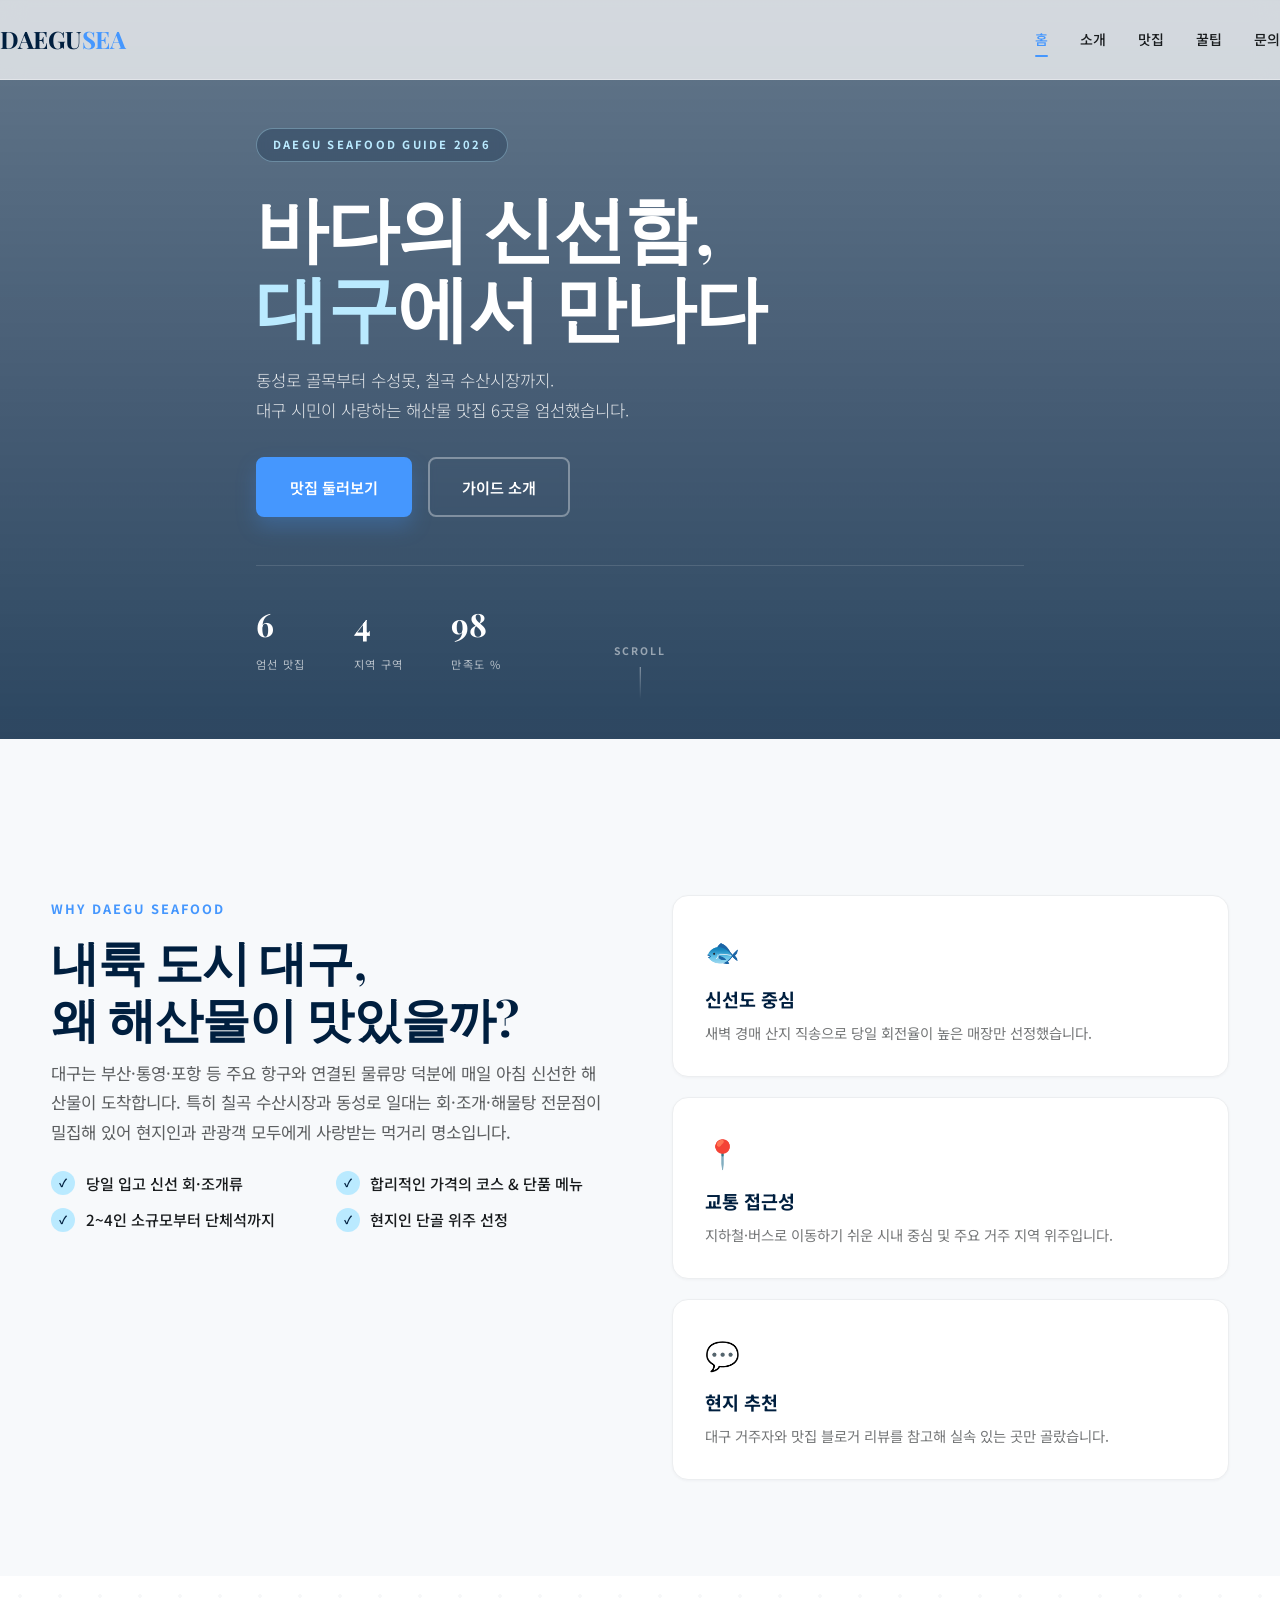
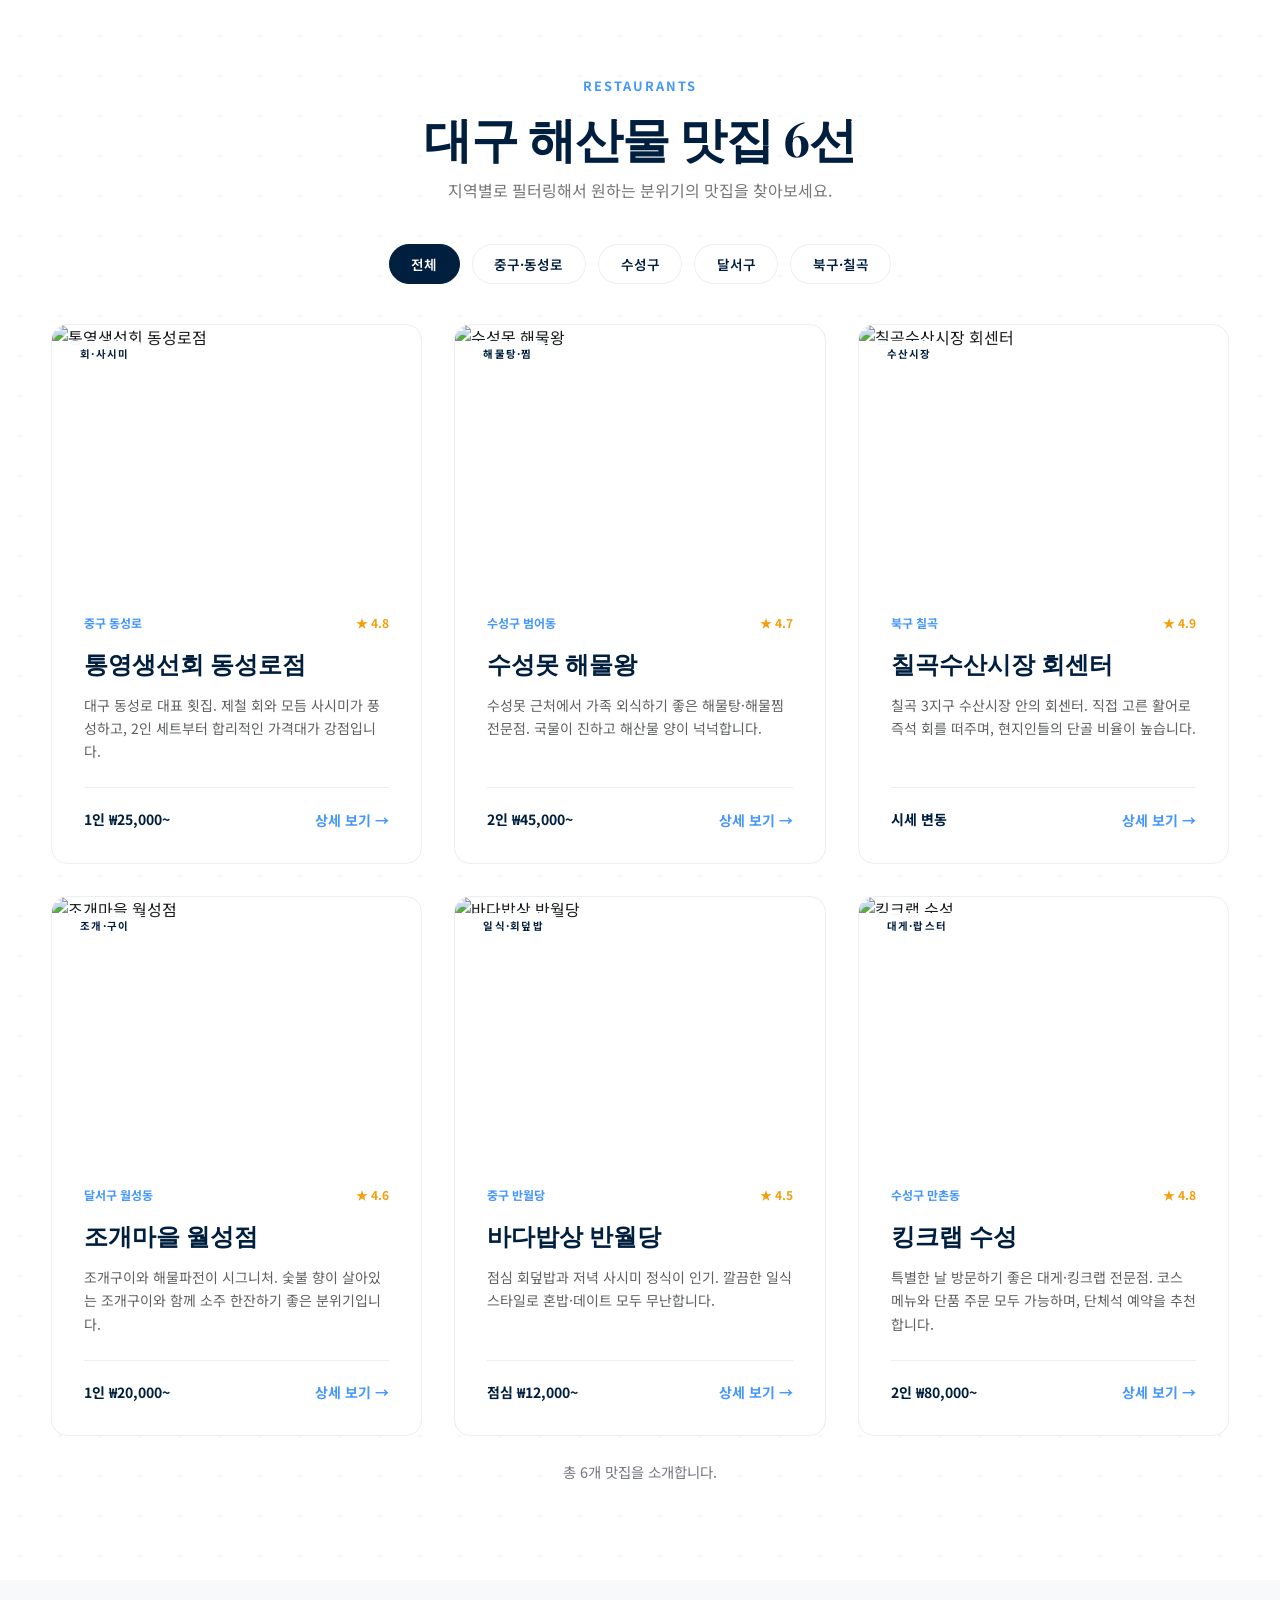
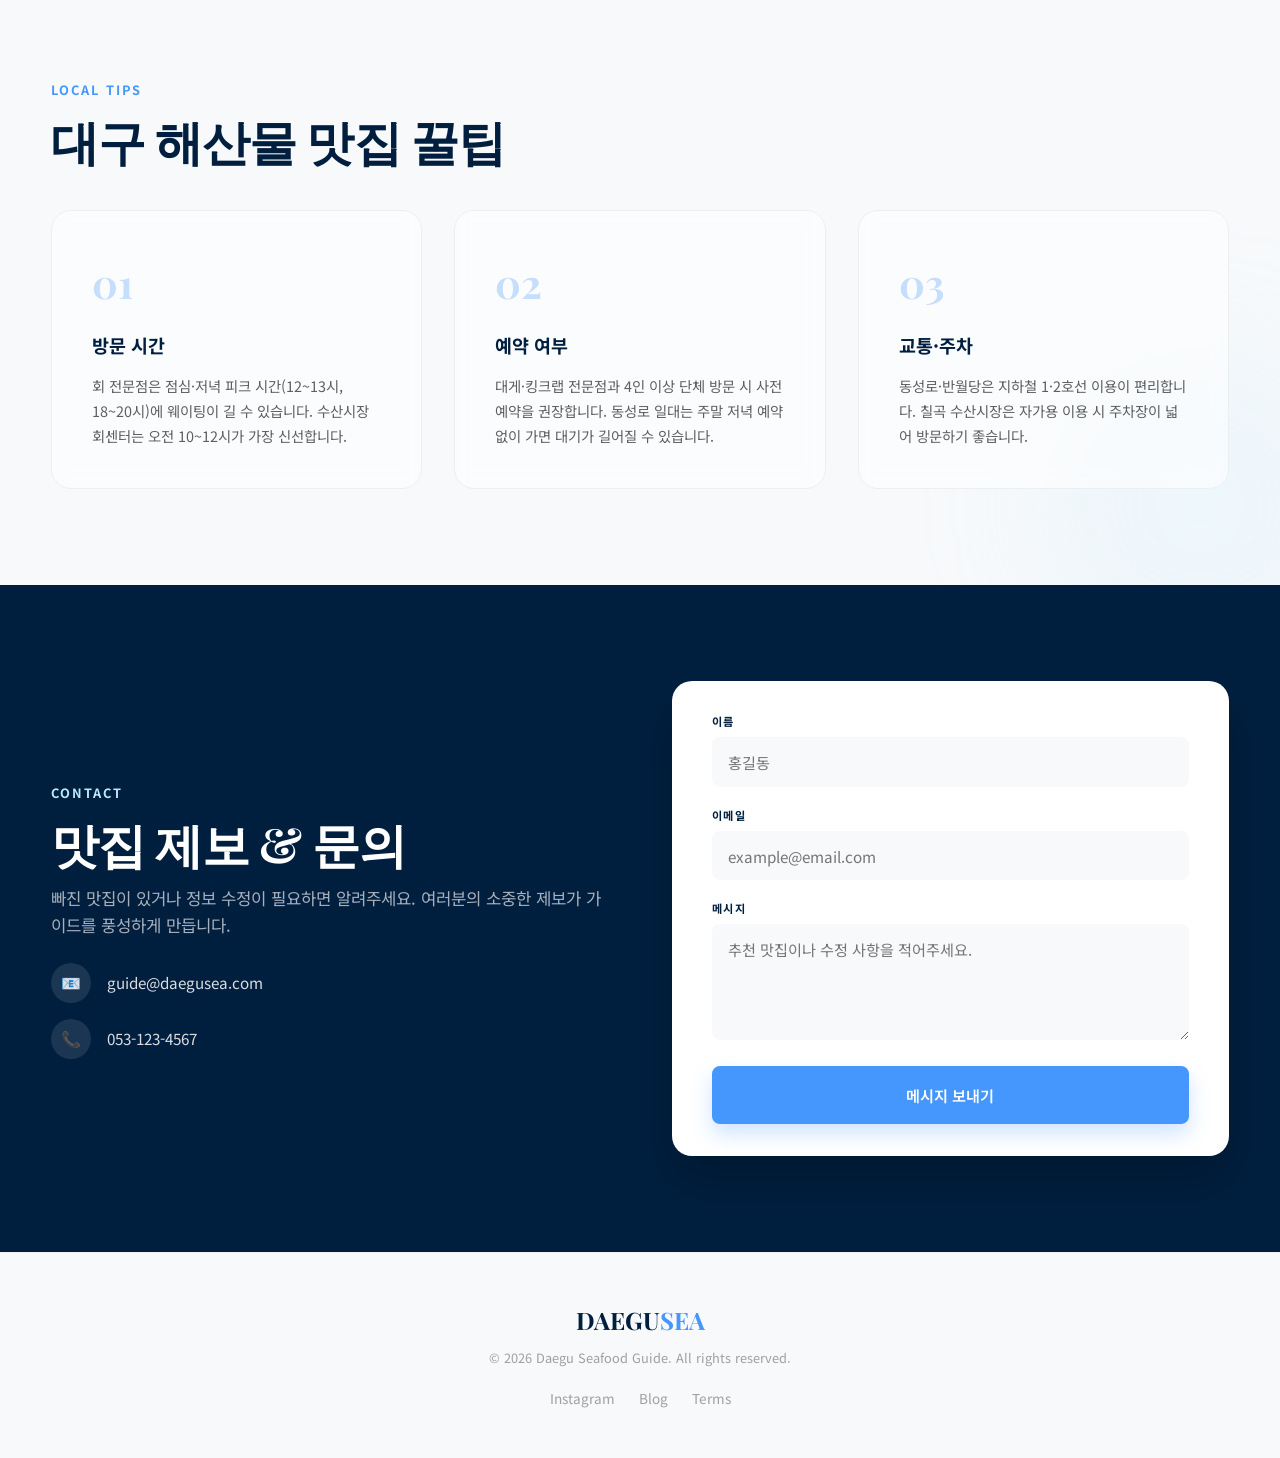
==== index.html @ ec471e19 "Add Daegu seafood landing page with Stitch-inspired design and restaurant detail modals. Co-authored" ====
<!DOCTYPE html>
<html lang="ko">
<head>
  <meta charset="UTF-8">
  <meta name="viewport" content="width=device-width, initial-scale=1.0">
  <meta name="description" content="대구 시내 해산물 맛집을 한곳에서 만나보세요. 신선한 회, 조개구이, 해물탕까지.">
  <title>대구 해산물 맛집 가이드 | Abyssal &amp; Azure</title>
  <link rel="preconnect" href="https://fonts.googleapis.com">
  <link rel="preconnect" href="https://fonts.gstatic.com" crossorigin>
  <link href="https://fonts.googleapis.com/css2?family=Noto+Sans+KR:wght@400;500;600;700;900&family=Playfair+Display:wght@700;800&display=swap" rel="stylesheet">
  <link rel="stylesheet" href="style.css">
</head>
<body>
  <header class="header glass-header" id="header">
    <div class="container header-inner">
      <a href="#home" class="logo">DAEGU<span>SEA</span></a>
      <button class="menu-toggle" id="menuToggle" aria-label="메뉴 열기" aria-expanded="false">
        <span></span>
        <span></span>
        <span></span>
      </button>
      <nav class="nav" id="nav">
        <a href="#home" class="nav-link active">홈</a>
        <a href="#about" class="nav-link">소개</a>
        <a href="#restaurants" class="nav-link">맛집</a>
        <a href="#tips" class="nav-link">꿀팁</a>
        <a href="#contact" class="nav-link">문의</a>
      </nav>
    </div>
  </header>

  <main>
    <section id="home" class="hero hero-bg-custom">
      <div class="container hero-content">
        <p class="hero-badge">DAEGU SEAFOOD GUIDE 2026</p>
        <h1>바다의 신선함,<br><em>대구</em>에서 만나다</h1>
        <p class="hero-desc">
          동성로 골목부터 수성못, 칠곡 수산시장까지.<br>
          대구 시민이 사랑하는 해산물 맛집 6곳을 엄선했습니다.
        </p>
        <div class="hero-actions">
          <a href="#restaurants" class="btn btn-primary">맛집 둘러보기</a>
          <a href="#about" class="btn btn-outline">가이드 소개</a>
        </div>
        <div class="hero-stats">
          <div class="stat">
            <strong data-count="6">0</strong>
            <span>엄선 맛집</span>
          </div>
          <div class="stat">
            <strong data-count="4">0</strong>
            <span>지역 구역</span>
          </div>
          <div class="stat">
            <strong data-count="98">0</strong>
            <span>만족도 %</span>
          </div>
        </div>
      </div>
      <div class="scroll-hint">
        <span>Scroll</span>
        <div class="scroll-line"></div>
      </div>
    </section>

    <div class="wave-divider" aria-hidden="true"></div>

    <section id="about" class="section about">
      <div class="container">
        <div class="about-grid">
          <div class="about-text">
            <span class="section-label">WHY DAEGU SEAFOOD</span>
            <h2>내륙 도시 대구,<br>왜 해산물이 맛있을까?</h2>
            <p>
              대구는 부산·통영·포항 등 주요 항구와 연결된 물류망 덕분에
              매일 아침 신선한 해산물이 도착합니다. 특히 칠곡 수산시장과
              동성로 일대는 회·조개·해물탕 전문점이 밀집해 있어
              현지인과 관광객 모두에게 사랑받는 먹거리 명소입니다.
            </p>
            <ul class="about-list">
              <li>당일 입고 신선 회·조개류</li>
              <li>합리적인 가격의 코스 &amp; 단품 메뉴</li>
              <li>2~4인 소규모부터 단체석까지</li>
              <li>현지인 단골 위주 선정</li>
            </ul>
          </div>
          <div class="about-cards">
            <article class="info-card">
              <span class="info-icon">🐟</span>
              <h3>신선도 중심</h3>
              <p>새벽 경매 산지 직송으로 당일 회전율이 높은 매장만 선정했습니다.</p>
            </article>
            <article class="info-card">
              <span class="info-icon">📍</span>
              <h3>교통 접근성</h3>
              <p>지하철·버스로 이동하기 쉬운 시내 중심 및 주요 거주 지역 위주입니다.</p>
            </article>
            <article class="info-card">
              <span class="info-icon">💬</span>
              <h3>현지 추천</h3>
              <p>대구 거주자와 맛집 블로거 리뷰를 참고해 실속 있는 곳만 골랐습니다.</p>
            </article>
          </div>
        </div>
      </div>
    </section>

    <section id="restaurants" class="section restaurants restaurants-pattern">
      <div class="container">
        <div class="section-header">
          <span class="section-label">RESTAURANTS</span>
          <h2>대구 해산물 맛집 6선</h2>
          <p>지역별로 필터링해서 원하는 분위기의 맛집을 찾아보세요.</p>
        </div>

        <div class="filter-bar" role="tablist" aria-label="지역 필터">
          <button class="filter-btn active" data-filter="all">전체</button>
          <button class="filter-btn" data-filter="중구">중구·동성로</button>
          <button class="filter-btn" data-filter="수성구">수성구</button>
          <button class="filter-btn" data-filter="달서구">달서구</button>
          <button class="filter-btn" data-filter="북구">북구·칠곡</button>
        </div>

        <div class="restaurant-grid" id="restaurantGrid">
          <article class="restaurant-card" data-area="중구">
            <div class="card-image">
              <img src="https://lh3.googleusercontent.com/aida-public/[base64]" alt="통영생선회 동성로점">
              <span class="card-badge">회·사시미</span>
            </div>
            <div class="card-body">
              <div class="card-meta">
                <span class="area">중구 동성로</span>
                <span class="rating">★ 4.8</span>
              </div>
              <h3>통영생선회 동성로점</h3>
              <p>대구 동성로 대표 횟집. 제철 회와 모듬 사시미가 풍성하고, 2인 세트부터 합리적인 가격대가 강점입니다.</p>
              <div class="card-footer">
                <span class="price">1인 ₩25,000~</span>
                <button class="card-btn" data-name="통영생선회 동성로점">상세 보기 →</button>
              </div>
            </div>
          </article>

          <article class="restaurant-card" data-area="수성구">
            <div class="card-image">
              <img src="https://lh3.googleusercontent.com/aida-public/[base64]" alt="수성못 해물왕">
              <span class="card-badge">해물탕·찜</span>
            </div>
            <div class="card-body">
              <div class="card-meta">
                <span class="area">수성구 범어동</span>
                <span class="rating">★ 4.7</span>
              </div>
              <h3>수성못 해물왕</h3>
              <p>수성못 근처에서 가족 외식하기 좋은 해물탕·해물찜 전문점. 국물이 진하고 해산물 양이 넉넉합니다.</p>
              <div class="card-footer">
                <span class="price">2인 ₩45,000~</span>
                <button class="card-btn" data-name="수성못 해물왕">상세 보기 →</button>
              </div>
            </div>
          </article>

          <article class="restaurant-card" data-area="북구">
            <div class="card-image">
              <img src="https://lh3.googleusercontent.com/aida-public/[base64]" alt="칠곡수산시장 회센터">
              <span class="card-badge">수산시장</span>
            </div>
            <div class="card-body">
              <div class="card-meta">
                <span class="area">북구 칠곡</span>
                <span class="rating">★ 4.9</span>
              </div>
              <h3>칠곡수산시장 회센터</h3>
              <p>칠곡 3지구 수산시장 안의 회센터. 직접 고른 활어로 즉석 회를 떠주며, 현지인들의 단골 비율이 높습니다.</p>
              <div class="card-footer">
                <span class="price">시세 변동</span>
                <button class="card-btn" data-name="칠곡수산시장 회센터">상세 보기 →</button>
              </div>
            </div>
          </article>

          <article class="restaurant-card" data-area="달서구">
            <div class="card-image">
              <img src="https://lh3.googleusercontent.com/aida-public/[base64]" alt="조개마을 월성점">
              <span class="card-badge">조개·구이</span>
            </div>
            <div class="card-body">
              <div class="card-meta">
                <span class="area">달서구 월성동</span>
                <span class="rating">★ 4.6</span>
              </div>
              <h3>조개마을 월성점</h3>
              <p>조개구이와 해물파전이 시그니처. 숯불 향이 살아있는 조개구이와 함께 소주 한잔하기 좋은 분위기입니다.</p>
              <div class="card-footer">
                <span class="price">1인 ₩20,000~</span>
                <button class="card-btn" data-name="조개마을 월성점">상세 보기 →</button>
              </div>
            </div>
          </article>

          <article class="restaurant-card" data-area="중구">
            <div class="card-image">
              <img src="https://lh3.googleusercontent.com/aida-public/[base64]" alt="바다밥상 반월당">
              <span class="card-badge">일식·회덮밥</span>
            </div>
            <div class="card-body">
              <div class="card-meta">
                <span class="area">중구 반월당</span>
                <span class="rating">★ 4.5</span>
              </div>
              <h3>바다밥상 반월당</h3>
              <p>점심 회덮밥과 저녁 사시미 정식이 인기. 깔끔한 일식 스타일로 혼밥·데이트 모두 무난합니다.</p>
              <div class="card-footer">
                <span class="price">점심 ₩12,000~</span>
                <button class="card-btn" data-name="바다밥상 반월당">상세 보기 →</button>
              </div>
            </div>
          </article>

          <article class="restaurant-card" data-area="수성구">
            <div class="card-image">
              <img src="https://lh3.googleusercontent.com/aida-public/[base64]" alt="킹크랩 수성">
              <span class="card-badge">대게·랍스터</span>
            </div>
            <div class="card-body">
              <div class="card-meta">
                <span class="area">수성구 만촌동</span>
                <span class="rating">★ 4.8</span>
              </div>
              <h3>킹크랩 수성</h3>
              <p>특별한 날 방문하기 좋은 대게·킹크랩 전문점. 코스 메뉴와 단품 주문 모두 가능하며, 단체석 예약을 추천합니다.</p>
              <div class="card-footer">
                <span class="price">2인 ₩80,000~</span>
                <button class="card-btn" data-name="킹크랩 수성">상세 보기 →</button>
              </div>
            </div>
          </article>
        </div>

        <p class="filter-result" id="filterResult" aria-live="polite"></p>
      </div>
    </section>

    <section id="tips" class="section tips">
      <div class="tips-glow" aria-hidden="true"></div>
      <div class="container">
        <span class="section-label">LOCAL TIPS</span>
        <h2>대구 해산물 맛집 꿀팁</h2>
        <div class="tips-grid">
          <article class="tip-card">
            <span class="tip-num">01</span>
            <h3>방문 시간</h3>
            <p>회 전문점은 점심·저녁 피크 시간(12~13시, 18~20시)에 웨이팅이 길 수 있습니다. 수산시장 회센터는 오전 10~12시가 가장 신선합니다.</p>
          </article>
          <article class="tip-card">
            <span class="tip-num">02</span>
            <h3>예약 여부</h3>
            <p>대게·킹크랩 전문점과 4인 이상 단체 방문 시 사전 예약을 권장합니다. 동성로 일대는 주말 저녁 예약 없이 가면 대기가 길어질 수 있습니다.</p>
          </article>
          <article class="tip-card">
            <span class="tip-num">03</span>
            <h3>교통·주차</h3>
            <p>동성로·반월당은 지하철 1·2호선 이용이 편리합니다. 칠곡 수산시장은 자가용 이용 시 주차장이 넓어 방문하기 좋습니다.</p>
          </article>
        </div>
      </div>
    </section>

    <section id="contact" class="section contact">
      <div class="container contact-inner">
        <div class="contact-text">
          <span class="section-label">CONTACT</span>
          <h2>맛집 제보 &amp; 문의</h2>
          <p>빠진 맛집이 있거나 정보 수정이 필요하면 알려주세요. 여러분의 소중한 제보가 가이드를 풍성하게 만듭니다.</p>
          <ul class="contact-info">
            <li><span class="contact-icon">📧</span> guide@daegusea.com</li>
            <li><span class="contact-icon">📞</span> 053-123-4567</li>
          </ul>
        </div>
        <form class="contact-form" id="contactForm">
          <div class="form-group">
            <label for="name">이름</label>
            <input type="text" id="name" name="name" placeholder="홍길동" required>
          </div>
          <div class="form-group">
            <label for="email">이메일</label>
            <input type="email" id="email" name="email" placeholder="example@email.com" required>
          </div>
          <div class="form-group">
            <label for="message">메시지</label>
            <textarea id="message" name="message" rows="4" placeholder="추천 맛집이나 수정 사항을 적어주세요." required></textarea>
          </div>
          <button type="submit" class="btn btn-primary btn-full">메시지 보내기</button>
        </form>
      </div>
    </section>
  </main>

  <footer class="footer">
    <div class="container footer-inner">
      <p class="footer-logo">DAEGU<span>SEA</span></p>
      <p class="footer-copy">&copy; 2026 Daegu Seafood Guide. All rights reserved.</p>
      <div class="footer-links">
        <a href="#">Instagram</a>
        <a href="#">Blog</a>
        <a href="#">Terms</a>
      </div>
    </div>
  </footer>

  <div class="modal" id="modal" aria-hidden="true">
    <div class="modal-backdrop" id="modalBackdrop"></div>
    <div class="modal-content" role="dialog" aria-labelledby="modalTitle">
      <button class="modal-close" id="modalClose" aria-label="닫기">&times;</button>
      <h3 id="modalTitle">맛집 정보</h3>
      <div id="modalBody" class="modal-body"></div>
    </div>
  </div>

  <div class="toast" id="toast" role="status" aria-live="polite"></div>

  <script src="script.js"></script>
</body>
</html>
---- style.css ----
:root {
  --primary: #001f3f;
  --primary-dark: #000613;
  --secondary: #4597fe;
  --secondary-dark: #005eb2;
  --accent-light: #baeaff;
  --surface: #f7f9fb;
  --surface-container: #eceef0;
  --white: #ffffff;
  --text: #191c1e;
  --text-muted: #43474e;
  --outline: #74777f;
  --shadow: 0 20px 25px -5px rgba(0, 31, 63, 0.1), 0 10px 10px -5px rgba(0, 31, 63, 0.04);
  --radius-sm: 0.25rem;
  --radius-md: 0.5rem;
  --radius-lg: 1rem;
  --radius-xl: 1.25rem;
  --transition: 0.3s cubic-bezier(0.4, 0, 0.2, 1);
}

*,
*::before,
*::after {
  box-sizing: border-box;
  margin: 0;
  padding: 0;
}

html {
  scroll-behavior: smooth;
}

body {
  font-family: "Noto Sans KR", sans-serif;
  color: var(--text);
  background: var(--surface);
  line-height: 1.6;
  overflow-x: hidden;
}

.container {
  width: min(1280px, 92%);
  margin: 0 auto;
}

/* Header – Glassmorphic */
.header {
  position: fixed;
  top: 0;
  left: 0;
  right: 0;
  z-index: 1000;
  height: 5rem;
  display: flex;
  align-items: center;
  transition: box-shadow var(--transition), background var(--transition);
}

.glass-header {
  background: rgba(255, 255, 255, 0.72);
  backdrop-filter: blur(12px);
  -webkit-backdrop-filter: blur(12px);
  border-bottom: 1px solid rgba(255, 255, 255, 0.35);
}

.header.scrolled {
  box-shadow: var(--shadow);
  background: rgba(255, 255, 255, 0.92);
}

.header-inner {
  display: flex;
  align-items: center;
  justify-content: space-between;
  width: 100%;
}

.logo {
  font-family: "Playfair Display", serif;
  font-size: 1.5rem;
  font-weight: 700;
  color: var(--primary);
  text-decoration: none;
  letter-spacing: -0.02em;
}

.logo span {
  color: var(--secondary);
}

.nav {
  display: flex;
  gap: 2rem;
}

.nav-link {
  color: var(--text);
  text-decoration: none;
  font-size: 0.875rem;
  font-weight: 500;
  transition: color var(--transition);
  position: relative;
}

.nav-link:hover,
.nav-link.active {
  color: var(--secondary);
}

.nav-link.active::after {
  content: "";
  position: absolute;
  bottom: -6px;
  left: 0;
  right: 0;
  height: 2px;
  background: var(--secondary);
  border-radius: 2px;
}

.menu-toggle {
  display: none;
  flex-direction: column;
  gap: 5px;
  background: none;
  border: none;
  cursor: pointer;
  padding: 4px;
}

.menu-toggle span {
  display: block;
  width: 24px;
  height: 2px;
  background: var(--primary);
  transition: var(--transition);
}

.menu-toggle.open span:nth-child(1) {
  transform: rotate(45deg) translate(5px, 5px);
}

.menu-toggle.open span:nth-child(2) {
  opacity: 0;
}

.menu-toggle.open span:nth-child(3) {
  transform: rotate(-45deg) translate(5px, -5px);
}

/* Hero */
.hero {
  position: relative;
  min-height: 100vh;
  min-height: 700px;
  display: flex;
  align-items: center;
  overflow: hidden;
}

.hero-bg-custom {
  background-image:
    linear-gradient(to bottom, rgba(0, 31, 63, 0.6), rgba(0, 31, 63, 0.82)),
    url("https://lh3.googleusercontent.com/aida-public/[base64]");
  background-size: cover;
  background-position: center;
}

.hero-content {
  position: relative;
  z-index: 2;
  color: var(--white);
  padding: 8rem 0 4rem;
  max-width: 48rem;
}

.hero-badge {
  display: inline-block;
  font-size: 0.7rem;
  font-weight: 700;
  letter-spacing: 0.2em;
  padding: 0.45rem 1rem;
  border: 1px solid rgba(186, 234, 255, 0.35);
  border-radius: 100px;
  margin-bottom: 1.5rem;
  color: var(--accent-light);
  background: rgba(0, 31, 63, 0.25);
  backdrop-filter: blur(6px);
}

.hero h1 {
  font-family: "Playfair Display", serif;
  font-size: clamp(2.75rem, 6vw, 4.5rem);
  font-weight: 700;
  line-height: 1.1;
  margin-bottom: 1.25rem;
  letter-spacing: -0.02em;
}

.hero h1 em {
  font-style: normal;
  color: var(--accent-light);
}

.hero-desc {
  font-size: 1.05rem;
  opacity: 0.85;
  max-width: 520px;
  margin-bottom: 2rem;
  line-height: 1.8;
  font-weight: 300;
}

.hero-actions {
  display: flex;
  gap: 1rem;
  flex-wrap: wrap;
  margin-bottom: 3rem;
}

.btn {
  display: inline-flex;
  align-items: center;
  justify-content: center;
  padding: 1rem 2rem;
  border-radius: var(--radius-md);
  font-size: 0.95rem;
  font-weight: 600;
  text-decoration: none;
  border: 2px solid transparent;
  cursor: pointer;
  transition: var(--transition);
  font-family: inherit;
}

.btn-primary {
  background: var(--secondary);
  color: var(--white);
  border-color: var(--secondary);
  box-shadow: 0 10px 20px rgba(69, 151, 254, 0.25);
}

.btn-primary:hover {
  background: #3a86e8;
  transform: translateY(-2px);
}

.btn-outline {
  background: transparent;
  color: var(--white);
  border-color: rgba(255, 255, 255, 0.35);
  backdrop-filter: blur(4px);
}

.btn-outline:hover {
  border-color: var(--white);
  background: rgba(255, 255, 255, 0.1);
}

.btn-full {
  width: 100%;
}

.hero-stats {
  display: flex;
  gap: 3rem;
  flex-wrap: wrap;
  padding-top: 2rem;
  border-top: 1px solid rgba(255, 255, 255, 0.12);
}

.stat strong {
  display: block;
  font-family: "Playfair Display", serif;
  font-size: 2rem;
  font-weight: 700;
  color: var(--white);
}

.stat span {
  font-size: 0.7rem;
  opacity: 0.65;
  letter-spacing: 0.12em;
  text-transform: uppercase;
}

.scroll-hint {
  position: absolute;
  bottom: 2.5rem;
  left: 50%;
  transform: translateX(-50%);
  display: flex;
  flex-direction: column;
  align-items: center;
  gap: 0.5rem;
  color: rgba(255, 255, 255, 0.5);
  font-size: 0.65rem;
  font-weight: 700;
  letter-spacing: 0.2em;
  text-transform: uppercase;
  animation: bounce 2s ease-in-out infinite;
}

.scroll-line {
  width: 1px;
  height: 2rem;
  background: linear-gradient(to bottom, rgba(255, 255, 255, 0.5), transparent);
}

@keyframes bounce {
  0%, 100% { transform: translateX(-50%) translateY(0); }
  50% { transform: translateX(-50%) translateY(6px); }
}

/* Wave Divider */
.wave-divider {
  position: relative;
  height: 60px;
  width: 100%;
  background: var(--surface);
}

.wave-divider::before {
  content: "";
  position: absolute;
  top: -59px;
  left: 0;
  width: 100%;
  height: 60px;
  background-image: url("data:image/svg+xml,%3Csvg xmlns='http://www.w3.org/2000/svg' viewBox='0 0 1440 320'%3E%3Cpath fill='%23f7f9fb' fill-opacity='1' d='M0,224L48,213.3C96,203,192,181,288,181.3C384,181,480,203,576,224C672,245,768,267,864,250.7C960,235,1056,181,1152,165.3C1248,149,1344,171,1392,181.3L1440,192L1440,320L1392,320C1344,320,1248,320,1152,320C1056,320,960,320,864,320C768,320,672,320,576,320C480,320,384,320,288,320C192,320,96,320,48,320L0,320Z'%3E%3C/path%3E%3C/svg%3E");
  background-size: cover;
  background-repeat: no-repeat;
}

/* Sections */
.section {
  padding: 6rem 0;
}

.section-label {
  display: inline-block;
  font-size: 0.8rem;
  font-weight: 700;
  letter-spacing: 0.15em;
  text-transform: uppercase;
  color: var(--secondary);
  margin-bottom: 0.75rem;
}

.section-header {
  text-align: center;
  margin-bottom: 2.5rem;
}

.section-header h2,
.about-text h2,
.tips h2,
.contact-text h2 {
  font-family: "Playfair Display", serif;
  font-size: clamp(2rem, 4vw, 3rem);
  color: var(--primary);
  margin-bottom: 0.75rem;
  line-height: 1.2;
  letter-spacing: -0.02em;
}

.section-header p {
  color: rgba(25, 28, 30, 0.6);
}

/* About */
.about {
  background: var(--surface);
}

.about-grid {
  display: grid;
  grid-template-columns: 1fr 1fr;
  gap: 4rem;
  align-items: start;
}

.about-text p {
  color: rgba(25, 28, 30, 0.7);
  margin-bottom: 1.5rem;
  font-size: 1.05rem;
  line-height: 1.75;
}

.about-list {
  list-style: none;
  display: grid;
  grid-template-columns: 1fr 1fr;
  gap: 0.75rem;
}

.about-list li {
  display: flex;
  align-items: center;
  gap: 0.65rem;
  color: var(--text);
  font-weight: 500;
  font-size: 0.95rem;
}

.about-list li::before {
  content: "✓";
  flex-shrink: 0;
  width: 1.5rem;
  height: 1.5rem;
  display: flex;
  align-items: center;
  justify-content: center;
  background: var(--accent-light);
  color: var(--primary);
  border-radius: 50%;
  font-size: 0.7rem;
  font-weight: 700;
}

.about-cards {
  display: flex;
  flex-direction: column;
  gap: 1.25rem;
}

.info-card {
  background: var(--white);
  padding: 2rem;
  border-radius: var(--radius-lg);
  border: 1px solid var(--surface-container);
  box-shadow: 0 1px 3px rgba(0, 31, 63, 0.04);
  transition: box-shadow var(--transition), transform var(--transition);
}

.info-card:hover {
  box-shadow: var(--shadow);
  transform: translateY(-2px);
}

.info-icon {
  font-size: 1.75rem;
  display: block;
  margin-bottom: 0.75rem;
}

.info-card h3 {
  font-size: 1.15rem;
  margin-bottom: 0.4rem;
  color: var(--primary);
  font-weight: 700;
}

.info-card p {
  font-size: 0.9rem;
  color: rgba(25, 28, 30, 0.6);
  line-height: 1.6;
}

/* Restaurants */
.restaurants {
  background: var(--white);
  position: relative;
  overflow: hidden;
}

.restaurants-pattern::before {
  content: "";
  position: absolute;
  inset: 0;
  opacity: 0.03;
  pointer-events: none;
  background-image: radial-gradient(var(--primary) 2px, transparent 2px);
  background-size: 40px 40px;
}

.filter-bar {
  display: flex;
  flex-wrap: wrap;
  gap: 0.75rem;
  justify-content: center;
  margin-bottom: 2.5rem;
  position: relative;
  z-index: 1;
}

.filter-btn {
  padding: 0.55rem 1.35rem;
  border: 1px solid var(--surface-container);
  background: var(--white);
  color: var(--primary);
  border-radius: 100px;
  font-size: 0.85rem;
  font-weight: 600;
  cursor: pointer;
  transition: var(--transition);
  font-family: inherit;
}

.filter-btn:hover {
  border-color: var(--secondary);
}

.filter-btn.active {
  background: var(--primary);
  border-color: var(--primary);
  color: var(--white);
}

.restaurant-grid {
  display: grid;
  grid-template-columns: repeat(auto-fill, minmax(340px, 1fr));
  gap: 2rem;
  position: relative;
  z-index: 1;
}

.restaurant-card {
  background: var(--white);
  border-radius: var(--radius-lg);
  overflow: hidden;
  border: 1px solid var(--surface-container);
  display: flex;
  flex-direction: column;
  transition: transform var(--transition), box-shadow var(--transition);
}

.restaurant-card:hover {
  transform: translateY(-8px);
  box-shadow: var(--shadow);
}

.restaurant-card.hidden {
  display: none;
}

.card-image {
  position: relative;
  height: 16rem;
  overflow: hidden;
}

.card-image img {
  width: 100%;
  height: 100%;
  object-fit: cover;
  transition: transform 0.7s ease;
}

.restaurant-card:hover .card-image img {
  transform: scale(1.08);
}

.card-badge {
  position: absolute;
  top: 1rem;
  left: 1rem;
  background: rgba(255, 255, 255, 0.92);
  backdrop-filter: blur(8px);
  color: var(--primary);
  font-size: 0.65rem;
  font-weight: 700;
  letter-spacing: 0.12em;
  text-transform: uppercase;
  padding: 0.35rem 0.75rem;
  border-radius: var(--radius-sm);
}

.card-body {
  padding: 2rem;
  display: flex;
  flex-direction: column;
  flex-grow: 1;
}

.card-meta {
  display: flex;
  justify-content: space-between;
  align-items: center;
  margin-bottom: 0.75rem;
}

.area {
  font-size: 0.75rem;
  color: var(--secondary);
  font-weight: 700;
}

.rating {
  font-size: 0.75rem;
  color: #f59e0b;
  font-weight: 700;
}

.card-body h3 {
  font-family: "Playfair Display", serif;
  font-size: 1.5rem;
  color: var(--primary);
  margin-bottom: 0.75rem;
  font-weight: 700;
}

.card-body > p {
  font-size: 0.875rem;
  color: rgba(25, 28, 30, 0.7);
  margin-bottom: 1.5rem;
  line-height: 1.65;
  flex-grow: 1;
}

.card-footer {
  display: flex;
  justify-content: space-between;
  align-items: center;
  padding-top: 1.25rem;
  border-top: 1px solid var(--surface-container);
  margin-top: auto;
}

.price {
  font-size: 0.875rem;
  font-weight: 700;
  color: var(--primary);
}

.card-btn {
  padding: 0;
  background: none;
  color: var(--secondary);
  border: none;
  font-size: 0.875rem;
  font-weight: 700;
  cursor: pointer;
  transition: var(--transition);
  font-family: inherit;
}

.card-btn:hover {
  text-decoration: underline;
  color: var(--secondary-dark);
}

.filter-result {
  text-align: center;
  margin-top: 1.5rem;
  font-size: 0.9rem;
  color: var(--outline);
  min-height: 1.5rem;
  position: relative;
  z-index: 1;
}

/* Tips */
.tips {
  background: var(--surface);
  position: relative;
  overflow: hidden;
}

.tips-glow {
  position: absolute;
  right: -5rem;
  bottom: -5rem;
  width: 20rem;
  height: 20rem;
  background: rgba(186, 234, 255, 0.15);
  border-radius: 50%;
  filter: blur(60px);
  pointer-events: none;
}

.tips h2 {
  margin-bottom: 2.5rem;
  position: relative;
  z-index: 1;
}

.tips .section-label {
  position: relative;
  z-index: 1;
}

.tips-grid {
  display: grid;
  grid-template-columns: repeat(auto-fit, minmax(280px, 1fr));
  gap: 2rem;
  position: relative;
  z-index: 1;
}

.tip-card {
  background: rgba(255, 255, 255, 0.55);
  backdrop-filter: blur(8px);
  border: 1px solid var(--surface-container);
  border-radius: var(--radius-xl);
  padding: 2.5rem;
  transition: background var(--transition);
}

.tip-card:hover {
  background: rgba(255, 255, 255, 0.85);
}

.tip-num {
  font-family: "Playfair Display", serif;
  font-size: 2.5rem;
  color: rgba(69, 151, 254, 0.3);
  display: block;
  margin-bottom: 1rem;
  font-weight: 700;
}

.tip-card h3 {
  font-size: 1.15rem;
  margin-bottom: 0.75rem;
  color: var(--primary);
  font-weight: 700;
}

.tip-card p {
  font-size: 0.9rem;
  color: rgba(25, 28, 30, 0.7);
  line-height: 1.75;
}

/* Contact */
.contact {
  background: var(--primary);
  color: var(--white);
}

.contact .section-label {
  color: var(--accent-light);
}

.contact-text h2 {
  color: var(--white);
}

.contact-text > p {
  color: rgba(255, 255, 255, 0.65);
  font-size: 1.05rem;
  margin-bottom: 1.5rem;
}

.contact-info {
  list-style: none;
  display: flex;
  flex-direction: column;
  gap: 1rem;
}

.contact-info li {
  display: flex;
  align-items: center;
  gap: 1rem;
  color: rgba(255, 255, 255, 0.85);
  font-size: 0.95rem;
}

.contact-icon {
  width: 2.5rem;
  height: 2.5rem;
  display: flex;
  align-items: center;
  justify-content: center;
  background: rgba(255, 255, 255, 0.1);
  border-radius: 50%;
  font-size: 1rem;
}

.contact-inner {
  display: grid;
  grid-template-columns: 1fr 1fr;
  gap: 4rem;
  align-items: center;
}

.contact-form {
  background: var(--white);
  padding: 2rem 2.5rem;
  border-radius: var(--radius-xl);
  box-shadow: 0 25px 50px rgba(0, 0, 0, 0.2);
  display: flex;
  flex-direction: column;
  gap: 1.25rem;
}

.form-group label {
  display: block;
  font-size: 0.7rem;
  font-weight: 700;
  letter-spacing: 0.12em;
  text-transform: uppercase;
  margin-bottom: 0.4rem;
  color: var(--primary);
}

.form-group input,
.form-group textarea {
  width: 100%;
  padding: 0.85rem 1rem;
  border: none;
  border-radius: var(--radius-md);
  background: var(--surface);
  font-family: inherit;
  font-size: 0.95rem;
  color: var(--text);
  transition: box-shadow var(--transition);
}

.form-group input:focus,
.form-group textarea:focus {
  outline: none;
  box-shadow: 0 0 0 2px var(--secondary);
}

/* Footer */
.footer {
  background: var(--surface);
  border-top: 1px solid var(--surface-container);
  padding: 3rem 0;
}

.footer-inner {
  text-align: center;
}

.footer-logo {
  font-family: "Playfair Display", serif;
  font-size: 1.5rem;
  color: var(--primary);
  margin-bottom: 0.5rem;
  font-weight: 700;
}

.footer-logo span {
  color: var(--secondary);
}

.footer-copy {
  font-size: 0.8rem;
  color: rgba(25, 28, 30, 0.4);
  margin-bottom: 1.25rem;
}

.footer-links {
  display: flex;
  justify-content: center;
  gap: 1.5rem;
}

.footer-links a {
  font-size: 0.85rem;
  color: rgba(25, 28, 30, 0.4);
  text-decoration: none;
  transition: color var(--transition);
}

.footer-links a:hover {
  color: var(--secondary);
}

/* Modal */
.modal {
  position: fixed;
  inset: 0;
  z-index: 2000;
  display: flex;
  align-items: center;
  justify-content: center;
  padding: 1rem;
  opacity: 0;
  visibility: hidden;
  transition: var(--transition);
}

.modal.open {
  opacity: 1;
  visibility: visible;
}

.modal-backdrop {
  position: absolute;
  inset: 0;
  background: rgba(0, 31, 63, 0.75);
}

.modal-content {
  position: relative;
  background: var(--white);
  border-radius: var(--radius-lg);
  padding: 2rem;
  max-width: 520px;
  max-height: min(85vh, 720px);
  width: 100%;
  overflow-y: auto;
  box-shadow: 0 24px 60px rgba(0, 0, 0, 0.25);
  transform: translateY(20px);
  transition: transform var(--transition);
}

.modal.open .modal-content {
  transform: translateY(0);
}

.modal-close {
  position: absolute;
  top: 1rem;
  right: 1rem;
  background: none;
  border: none;
  font-size: 1.5rem;
  cursor: pointer;
  color: var(--outline);
  line-height: 1;
}

.modal-content h3 {
  font-family: "Playfair Display", serif;
  font-size: 1.35rem;
  color: var(--primary);
  margin-bottom: 1rem;
  padding-right: 1.5rem;
}

.modal-body {
  display: flex;
  flex-direction: column;
}

.modal-section {
  padding: 1rem 0;
  border-bottom: 1px solid var(--surface-container);
}

.modal-section:last-child {
  border-bottom: none;
  padding-bottom: 0;
}

.modal-section:first-child {
  padding-top: 0;
}

.modal-desc {
  color: rgba(25, 28, 30, 0.7);
  font-size: 0.95rem;
  line-height: 1.7;
  margin-bottom: 1rem;
}

.modal-info {
  display: grid;
  gap: 0.75rem;
}

.modal-info div {
  display: grid;
  grid-template-columns: 3.5rem 1fr;
  gap: 0.5rem;
  align-items: start;
}

.modal-info dt {
  font-size: 0.8rem;
  font-weight: 700;
  color: var(--secondary);
}

.modal-info dd {
  font-size: 0.9rem;
  color: var(--text);
  line-height: 1.5;
}

.modal-section-title {
  font-size: 0.95rem;
  font-weight: 700;
  color: var(--primary);
  margin-bottom: 0.75rem;
  display: flex;
  align-items: center;
  gap: 0.4rem;
}

.modal-section-title::before {
  content: "";
  display: inline-block;
  width: 4px;
  height: 1rem;
  background: var(--secondary);
  border-radius: 2px;
}

.modal-menu {
  list-style: none;
  display: flex;
  flex-direction: column;
  gap: 0.5rem;
}

.modal-menu li {
  display: flex;
  justify-content: space-between;
  align-items: center;
  gap: 1rem;
  padding: 0.6rem 0.75rem;
  background: var(--surface);
  border-radius: var(--radius-md);
  font-size: 0.9rem;
}

.menu-name {
  color: var(--text);
  font-weight: 500;
}

.menu-price {
  color: var(--primary);
  font-weight: 700;
  white-space: nowrap;
}

.modal-parking {
  color: rgba(25, 28, 30, 0.7);
  font-size: 0.9rem;
  line-height: 1.7;
  padding: 0.75rem;
  background: rgba(186, 234, 255, 0.25);
  border-radius: var(--radius-md);
  border-left: 3px solid var(--secondary);
}

.modal-content p {
  color: rgba(25, 28, 30, 0.7);
  font-size: 0.95rem;
  line-height: 1.7;
}

/* Toast */
.toast {
  position: fixed;
  bottom: 2rem;
  left: 50%;
  transform: translateX(-50%) translateY(100px);
  background: var(--primary);
  color: var(--white);
  padding: 1rem 1.5rem;
  border-radius: 100px;
  font-size: 0.9rem;
  font-weight: 500;
  z-index: 3000;
  opacity: 0;
  transition: transform 0.4s ease, opacity 0.4s ease;
  box-shadow: var(--shadow);
}

.toast.show {
  transform: translateX(-50%) translateY(0);
  opacity: 1;
}

/* Responsive */
@media (max-width: 768px) {
  .menu-toggle {
    display: flex;
  }

  .nav {
    position: fixed;
    top: 0;
    right: -100%;
    width: min(280px, 80%);
    height: 100vh;
    background: var(--white);
    flex-direction: column;
    padding: 5rem 2rem 2rem;
    gap: 1.5rem;
    transition: right var(--transition);
    box-shadow: -8px 0 32px rgba(0, 31, 63, 0.12);
  }

  .nav.open {
    right: 0;
  }

  .about-grid,
  .contact-inner {
    grid-template-columns: 1fr;
    gap: 2.5rem;
  }

  .about-list {
    grid-template-columns: 1fr;
  }

  .hero-stats {
    gap: 2rem;
  }

  .restaurant-grid {
    grid-template-columns: 1fr;
  }
}
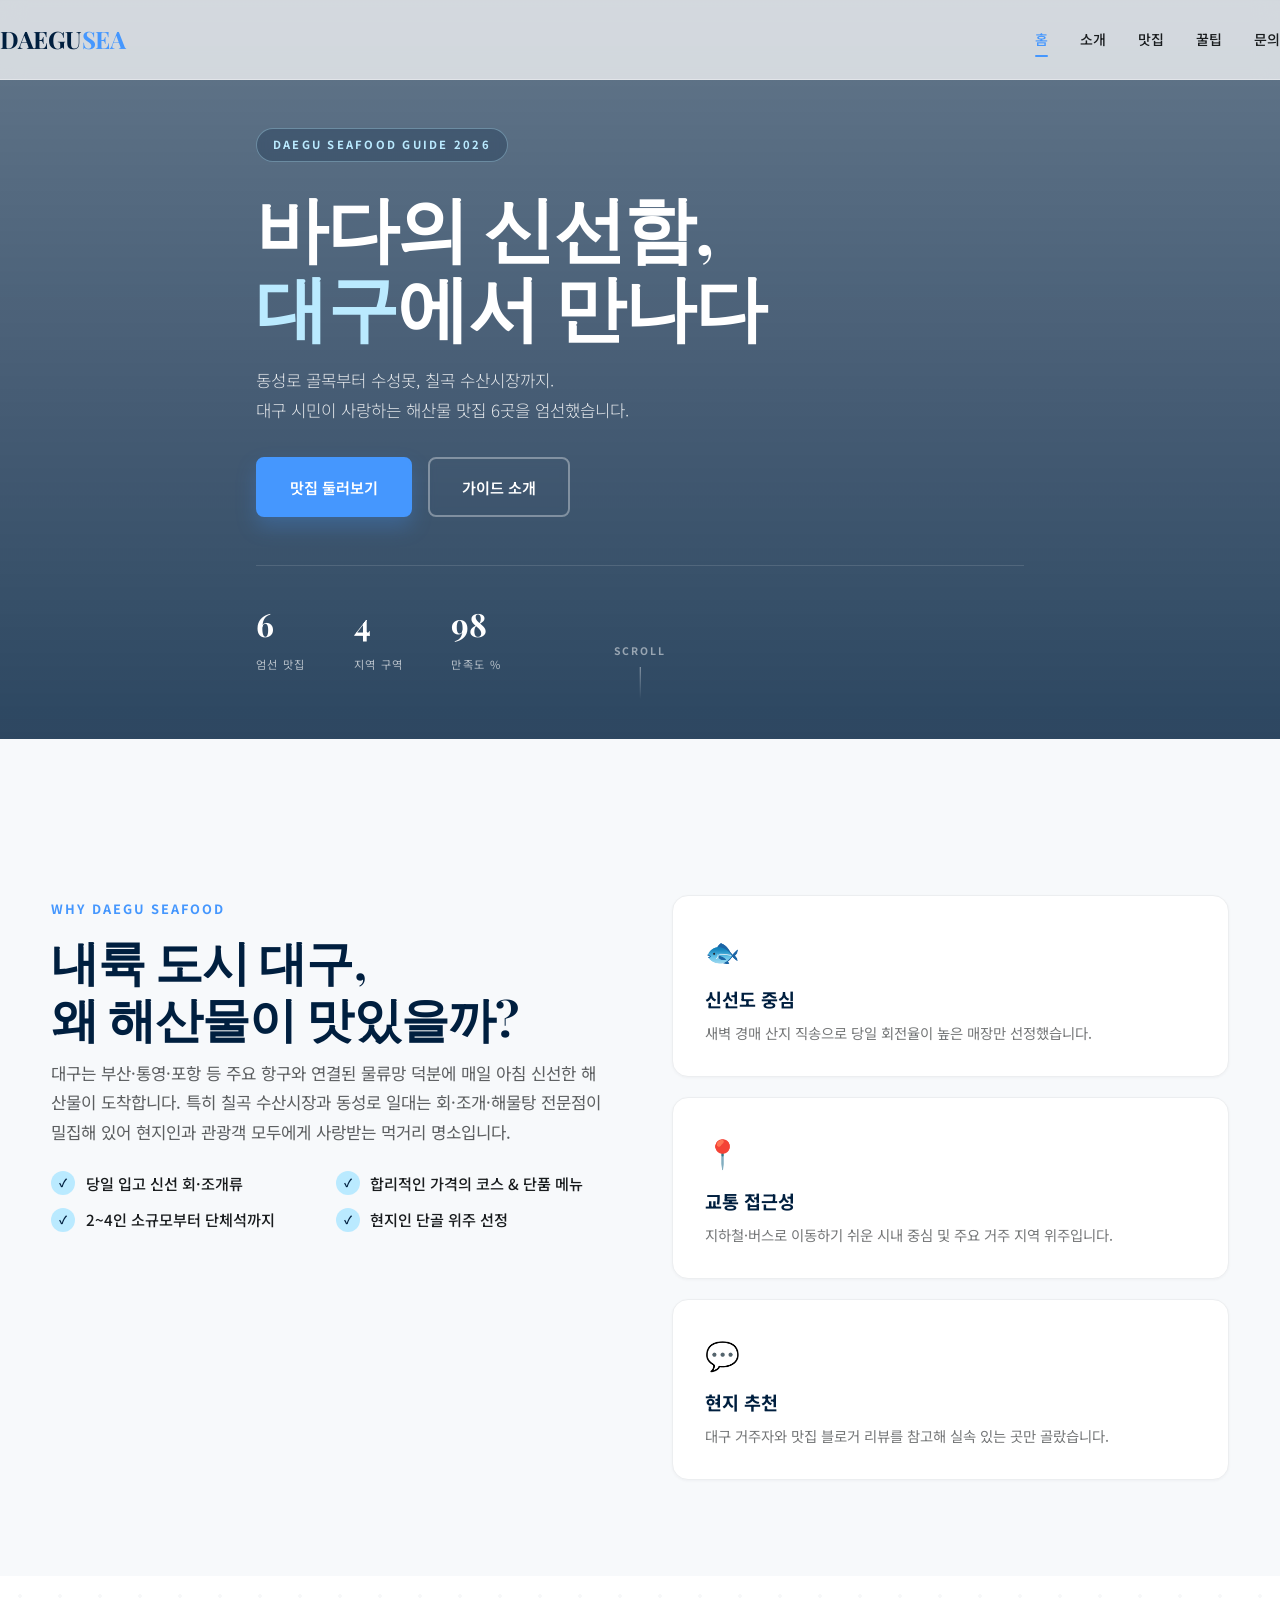
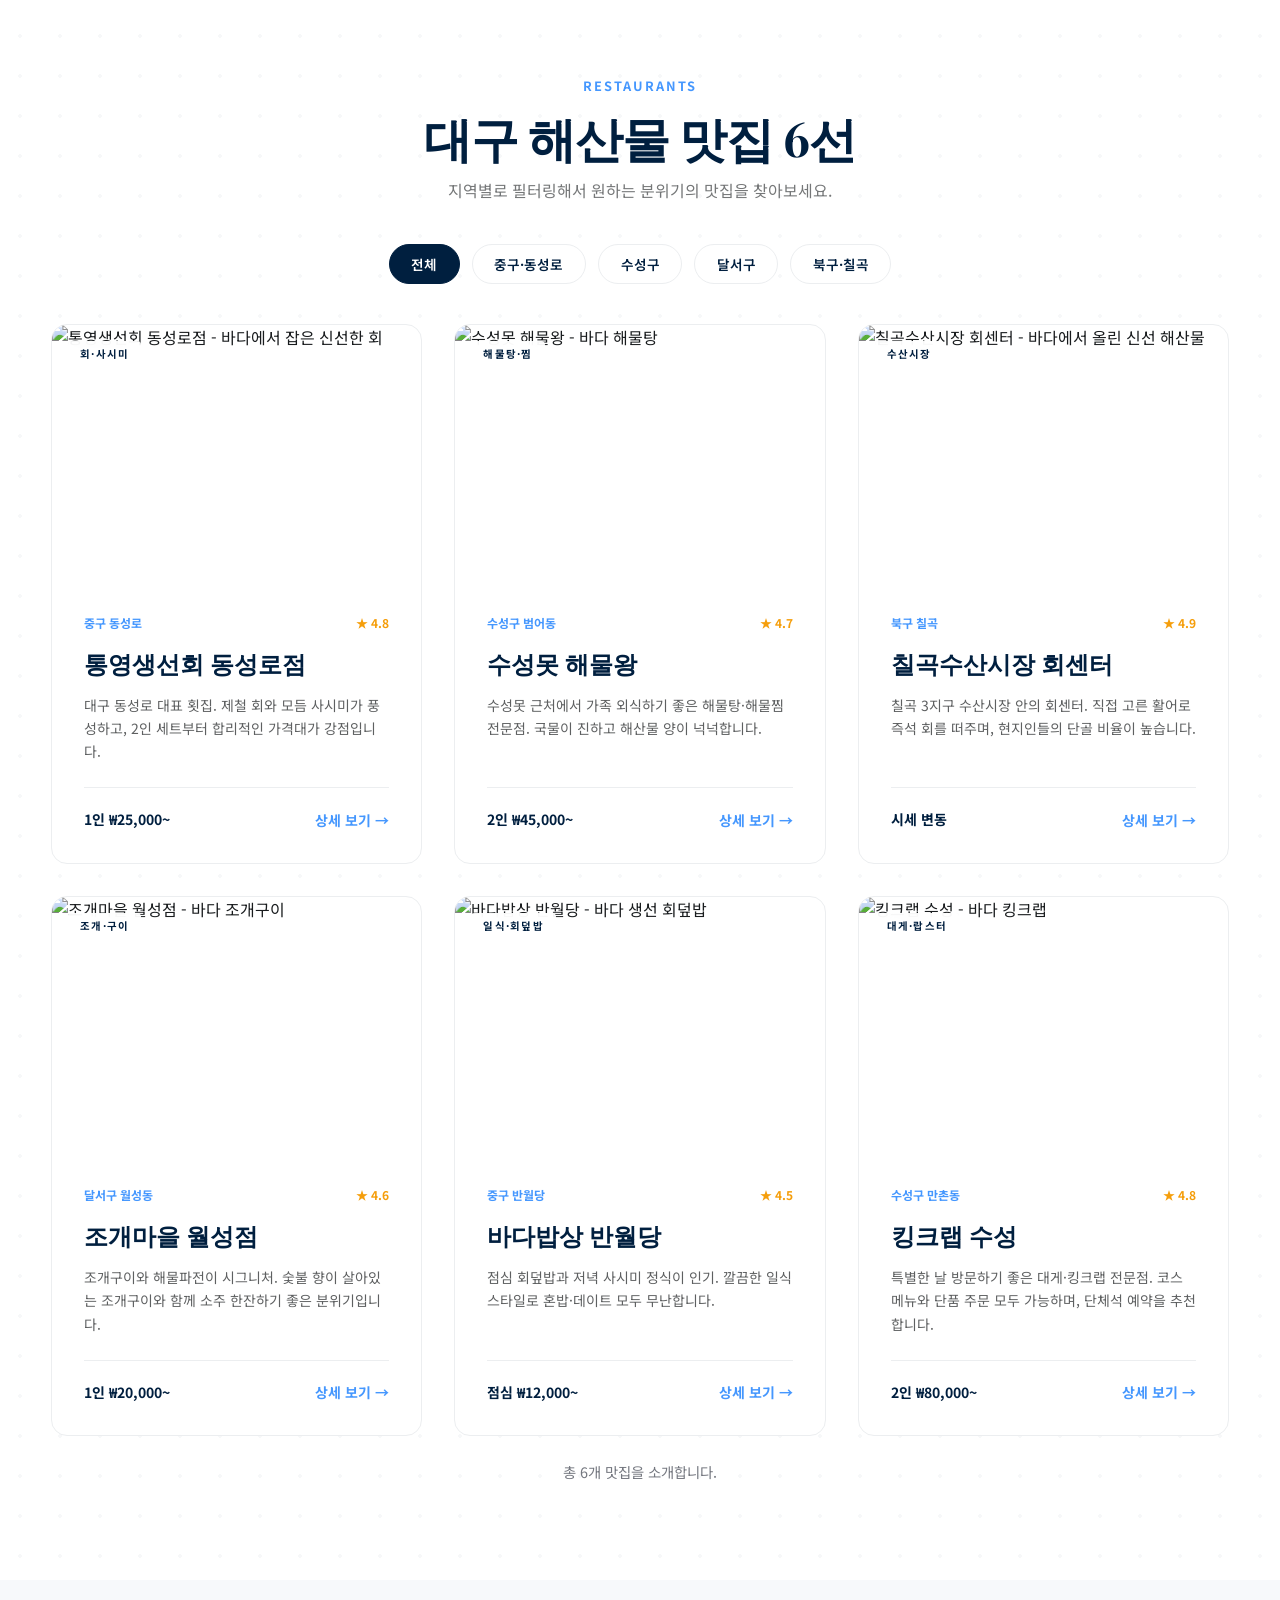
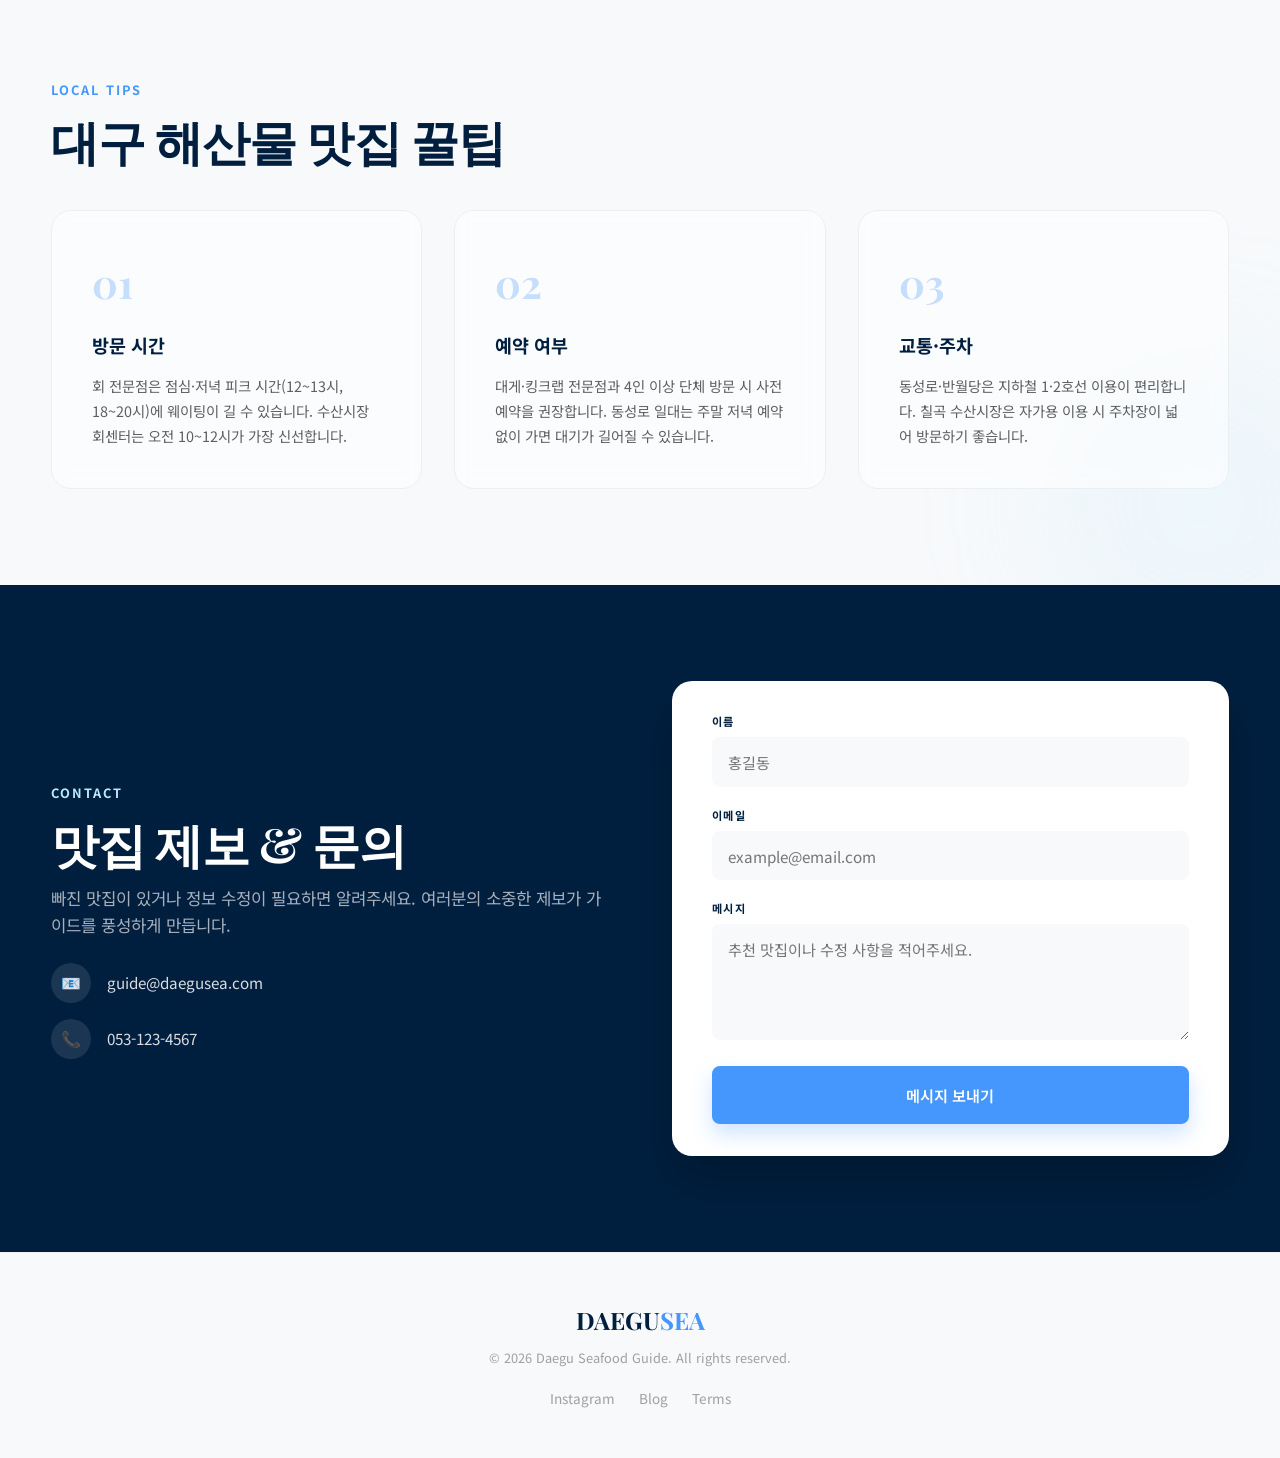
==== commit fb8dc1ec: "Update restaurant and menu images with ocean-themed seafood photos. Co-authored-by: Cursor <cursorag" ====
--- a/index.html
+++ b/index.html
@@ -124,7 +124,7 @@
         <div class="restaurant-grid" id="restaurantGrid">
           <article class="restaurant-card" data-area="중구">
             <div class="card-image">
-              <img src="https://lh3.googleusercontent.com/aida-public/[base64]" alt="통영생선회 동성로점">
+              <img src="https://images.unsplash.com/photo-1553621042-f6e147245757?w=800&q=80" alt="통영생선회 동성로점 - 바다에서 잡은 신선한 회">
               <span class="card-badge">회·사시미</span>
             </div>
             <div class="card-body">
@@ -143,7 +143,7 @@
 
           <article class="restaurant-card" data-area="수성구">
             <div class="card-image">
-              <img src="https://lh3.googleusercontent.com/aida-public/[base64]" alt="수성못 해물왕">
+              <img src="https://images.unsplash.com/photo-1594046656650-67767180858a?w=800&q=80" alt="수성못 해물왕 - 바다 해물탕">
               <span class="card-badge">해물탕·찜</span>
             </div>
             <div class="card-body">
@@ -162,7 +162,7 @@
 
           <article class="restaurant-card" data-area="북구">
             <div class="card-image">
-              <img src="https://lh3.googleusercontent.com/aida-public/[base64]" alt="칠곡수산시장 회센터">
+              <img src="https://images.unsplash.com/photo-1559339352-11d035aa65de?w=800&q=80" alt="칠곡수산시장 회센터 - 바다에서 올린 신선 해산물">
               <span class="card-badge">수산시장</span>
             </div>
             <div class="card-body">
@@ -181,7 +181,7 @@
 
           <article class="restaurant-card" data-area="달서구">
             <div class="card-image">
-              <img src="https://lh3.googleusercontent.com/aida-public/[base64]" alt="조개마을 월성점">
+              <img src="https://images.unsplash.com/photo-1599084995591-53d5c1412e88?w=800&q=80" alt="조개마을 월성점 - 바다 조개구이">
               <span class="card-badge">조개·구이</span>
             </div>
             <div class="card-body">
@@ -200,7 +200,7 @@
 
           <article class="restaurant-card" data-area="중구">
             <div class="card-image">
-              <img src="https://lh3.googleusercontent.com/aida-public/[base64]" alt="바다밥상 반월당">
+              <img src="https://images.unsplash.com/photo-1583478251387-8256ed9c8377?w=800&q=80" alt="바다밥상 반월당 - 바다 생선 회덮밥">
               <span class="card-badge">일식·회덮밥</span>
             </div>
             <div class="card-body">
@@ -219,7 +219,7 @@
 
           <article class="restaurant-card" data-area="수성구">
             <div class="card-image">
-              <img src="https://lh3.googleusercontent.com/aida-public/[base64]" alt="킹크랩 수성">
+              <img src="https://images.unsplash.com/photo-1535660467522-597ae5a4c93c?w=800&q=80" alt="킹크랩 수성 - 바다 킹크랩">
               <span class="card-badge">대게·랍스터</span>
             </div>
             <div class="card-body">
--- a/style.css
+++ b/style.css
@@ -929,6 +929,14 @@
   flex-direction: column;
 }
 
+.modal-hero-img {
+  width: 100%;
+  height: 180px;
+  object-fit: cover;
+  border-radius: var(--radius-md);
+  margin-bottom: 1rem;
+}
+
 .modal-section {
   padding: 1rem 0;
   border-bottom: 1px solid var(--surface-container);
@@ -1002,13 +1010,29 @@
 
 .modal-menu li {
   display: flex;
-  justify-content: space-between;
-  align-items: center;
-  gap: 1rem;
+  align-items: center;
+  gap: 0.75rem;
   padding: 0.6rem 0.75rem;
   background: var(--surface);
   border-radius: var(--radius-md);
   font-size: 0.9rem;
+}
+
+.menu-thumb {
+  width: 52px;
+  height: 52px;
+  border-radius: var(--radius-sm);
+  object-fit: cover;
+  flex-shrink: 0;
+}
+
+.menu-text {
+  display: flex;
+  justify-content: space-between;
+  align-items: center;
+  gap: 1rem;
+  flex: 1;
+  min-width: 0;
 }
 
 .menu-name {
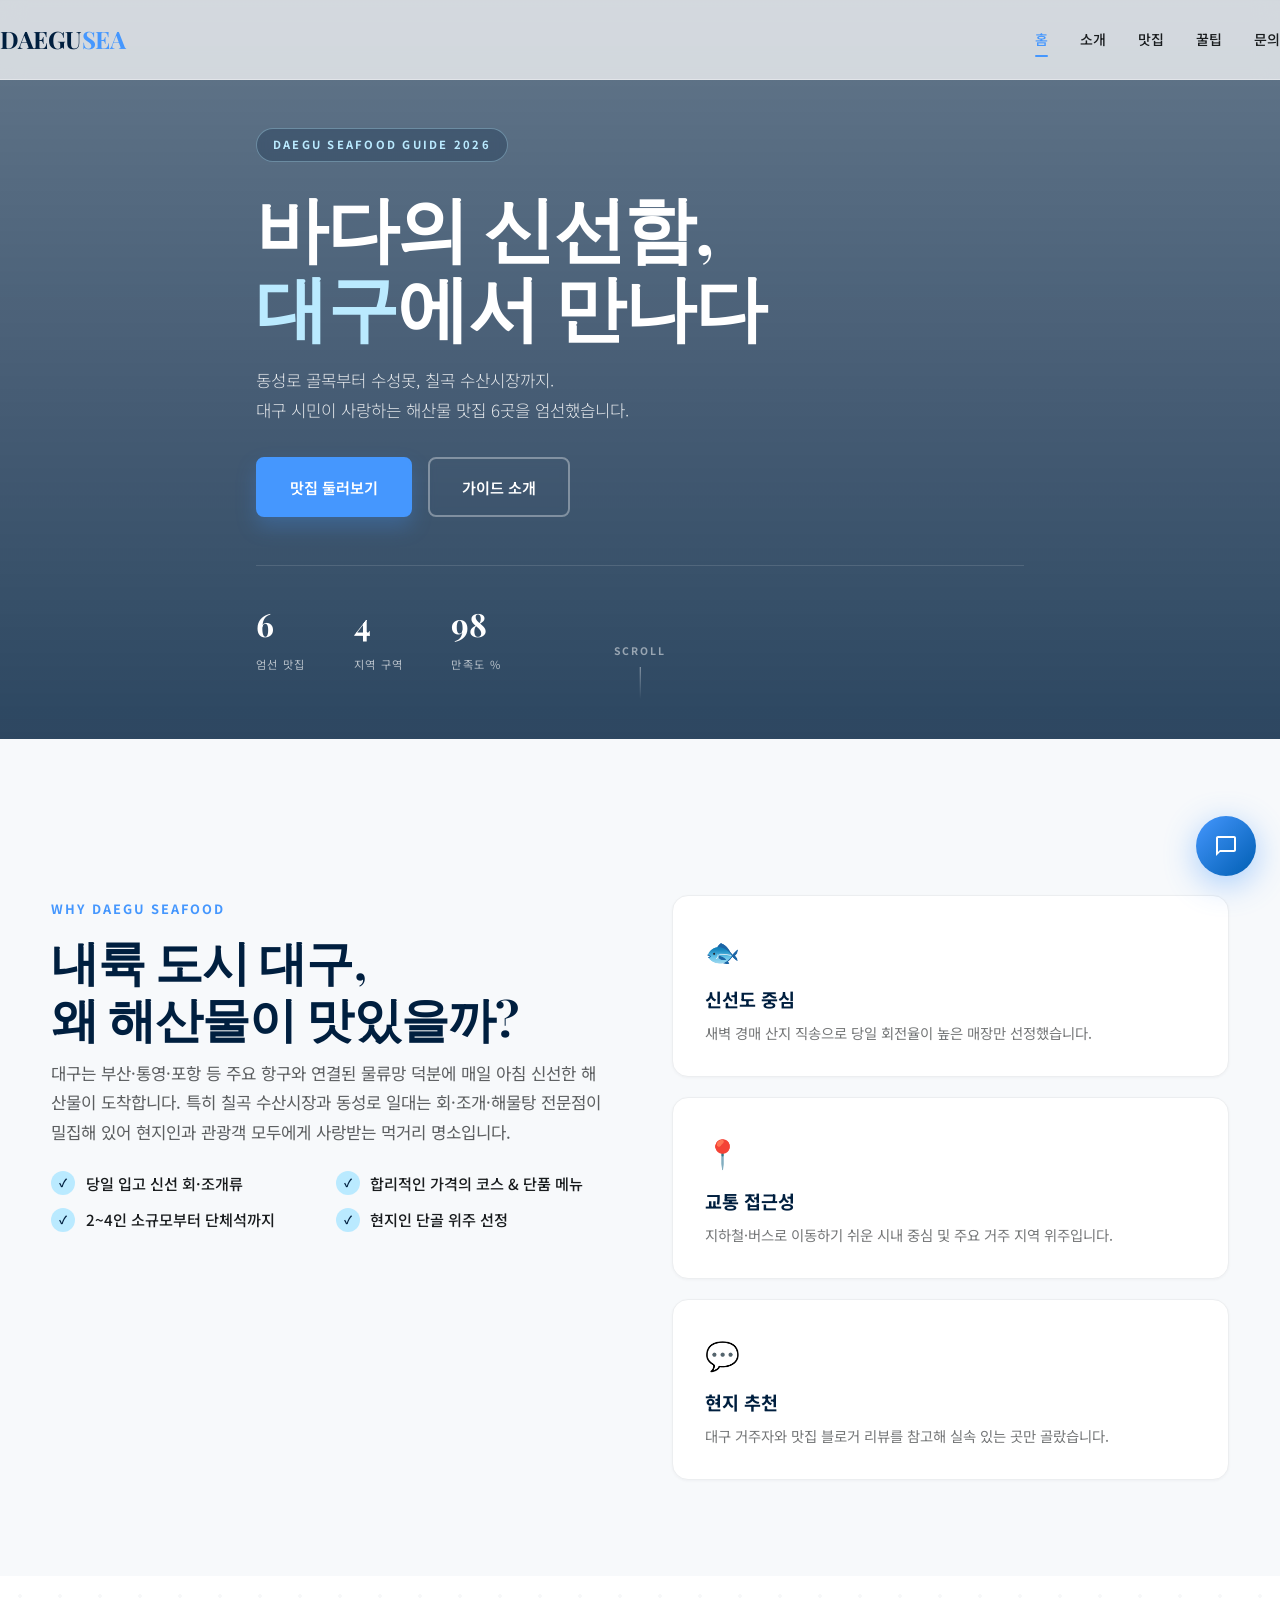
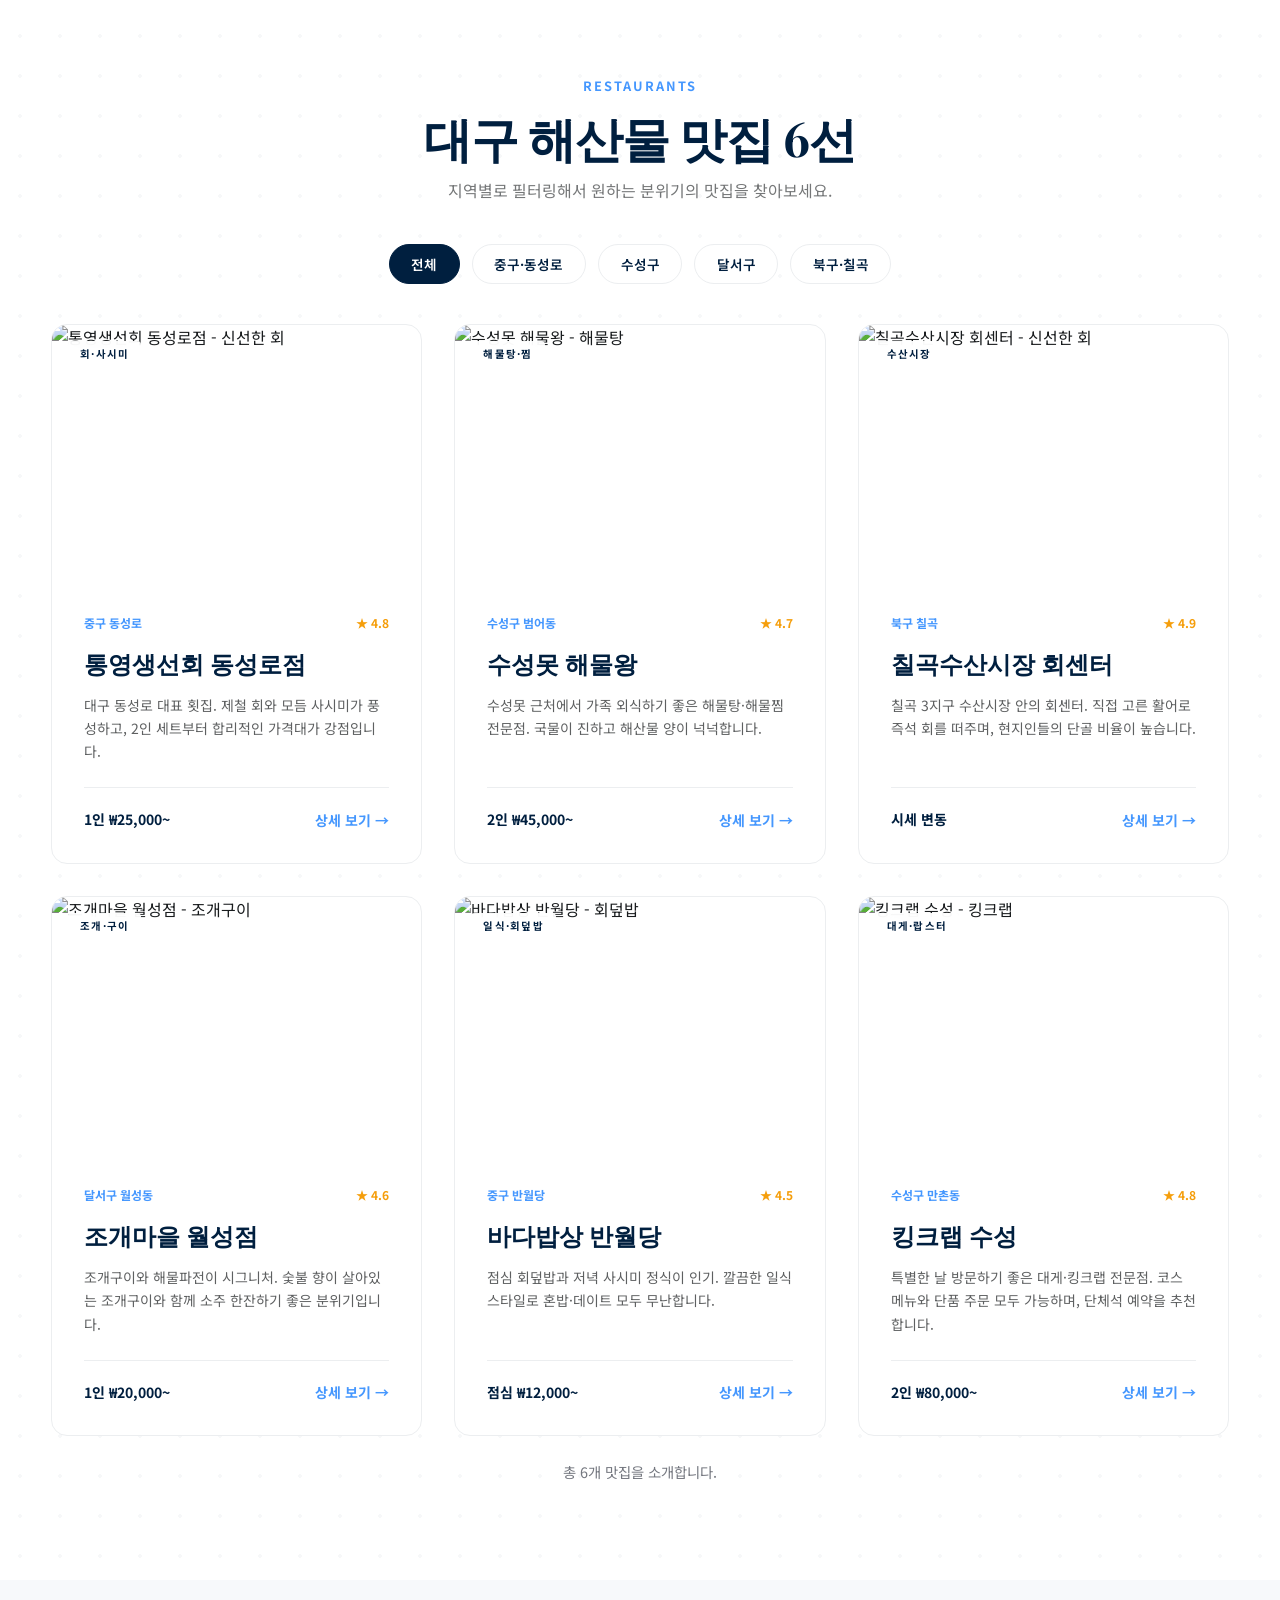
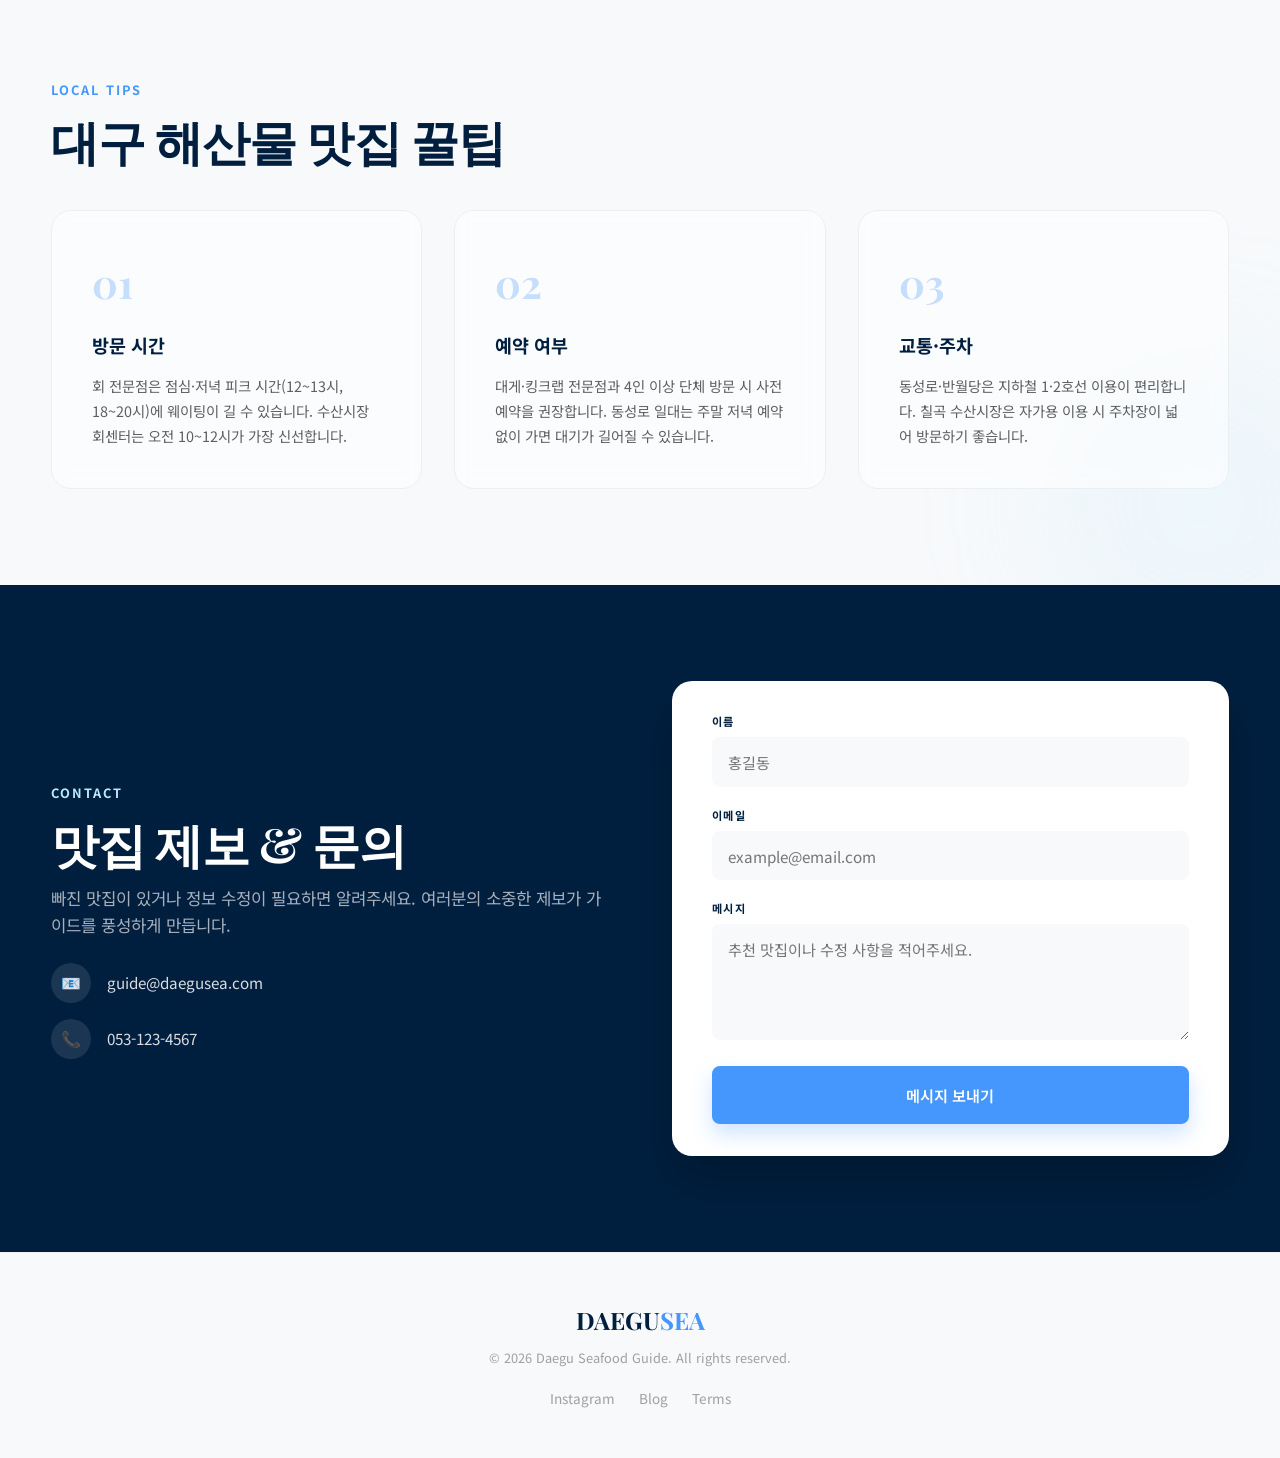
==== commit 561e6594: "Add GPT seafood guide chatbot and update restaurant card images." ====
--- a/index.html
+++ b/index.html
@@ -124,7 +124,7 @@
         <div class="restaurant-grid" id="restaurantGrid">
           <article class="restaurant-card" data-area="중구">
             <div class="card-image">
-              <img src="https://images.unsplash.com/photo-1553621042-f6e147245757?w=800&q=80" alt="통영생선회 동성로점 - 바다에서 잡은 신선한 회">
+              <img src="https://lh3.googleusercontent.com/aida-public/[base64]" alt="통영생선회 동성로점 - 신선한 회" referrerpolicy="no-referrer" loading="lazy">
               <span class="card-badge">회·사시미</span>
             </div>
             <div class="card-body">
@@ -143,7 +143,7 @@
 
           <article class="restaurant-card" data-area="수성구">
             <div class="card-image">
-              <img src="https://images.unsplash.com/photo-1594046656650-67767180858a?w=800&q=80" alt="수성못 해물왕 - 바다 해물탕">
+              <img src="https://lh3.googleusercontent.com/aida-public/[base64]" alt="수성못 해물왕 - 해물탕" referrerpolicy="no-referrer" loading="lazy">
               <span class="card-badge">해물탕·찜</span>
             </div>
             <div class="card-body">
@@ -162,7 +162,7 @@
 
           <article class="restaurant-card" data-area="북구">
             <div class="card-image">
-              <img src="https://images.unsplash.com/photo-1559339352-11d035aa65de?w=800&q=80" alt="칠곡수산시장 회센터 - 바다에서 올린 신선 해산물">
+              <img src="https://lh3.googleusercontent.com/aida-public/[base64]" alt="칠곡수산시장 회센터 - 신선한 회" referrerpolicy="no-referrer" loading="lazy">
               <span class="card-badge">수산시장</span>
             </div>
             <div class="card-body">
@@ -181,7 +181,7 @@
 
           <article class="restaurant-card" data-area="달서구">
             <div class="card-image">
-              <img src="https://images.unsplash.com/photo-1599084995591-53d5c1412e88?w=800&q=80" alt="조개마을 월성점 - 바다 조개구이">
+              <img src="https://lh3.googleusercontent.com/aida-public/[base64]" alt="조개마을 월성점 - 조개구이" referrerpolicy="no-referrer" loading="lazy">
               <span class="card-badge">조개·구이</span>
             </div>
             <div class="card-body">
@@ -200,7 +200,7 @@
 
           <article class="restaurant-card" data-area="중구">
             <div class="card-image">
-              <img src="https://images.unsplash.com/photo-1583478251387-8256ed9c8377?w=800&q=80" alt="바다밥상 반월당 - 바다 생선 회덮밥">
+              <img src="https://lh3.googleusercontent.com/aida-public/[base64]" alt="바다밥상 반월당 - 회덮밥" referrerpolicy="no-referrer" loading="lazy">
               <span class="card-badge">일식·회덮밥</span>
             </div>
             <div class="card-body">
@@ -219,7 +219,7 @@
 
           <article class="restaurant-card" data-area="수성구">
             <div class="card-image">
-              <img src="https://images.unsplash.com/photo-1535660467522-597ae5a4c93c?w=800&q=80" alt="킹크랩 수성 - 바다 킹크랩">
+              <img src="https://lh3.googleusercontent.com/aida-public/[base64]" alt="킹크랩 수성 - 킹크랩" referrerpolicy="no-referrer" loading="lazy">
               <span class="card-badge">대게·랍스터</span>
             </div>
             <div class="card-body">
@@ -319,6 +319,65 @@
 
   <div class="toast" id="toast" role="status" aria-live="polite"></div>
 
+  <!-- AI 챗봇 -->
+  <div class="chatbot" id="chatbot">
+    <button class="chatbot-toggle" id="chatbotToggle" type="button" aria-label="AI 맛집 상담 열기" aria-expanded="false" aria-controls="chatbotPanel">
+      <svg class="chatbot-toggle-icon chatbot-toggle-icon--open" viewBox="0 0 24 24" aria-hidden="true">
+        <path d="M20 2H4c-1.1 0-2 .9-2 2v18l4-4h14c1.1 0 2-.9 2-2V4c0-1.1-.9-2-2-2zm0 14H6l-2 2V4h16v12z"/>
+      </svg>
+      <svg class="chatbot-toggle-icon chatbot-toggle-icon--close" viewBox="0 0 24 24" aria-hidden="true">
+        <path d="M19 6.41L17.59 5 12 10.59 6.41 5 5 6.41 10.59 12 5 17.59 6.41 19 12 13.41 17.59 19 19 17.59 13.41 12z"/>
+      </svg>
+    </button>
+
+    <div class="chatbot-panel" id="chatbotPanel" aria-hidden="true" role="dialog" aria-labelledby="chatbotTitle">
+      <header class="chatbot-header">
+        <div class="chatbot-header-text">
+          <p class="chatbot-badge">GPT AI</p>
+          <h3 id="chatbotTitle">대구 해산물 가이드</h3>
+        </div>
+        <button class="chatbot-settings-btn" id="chatbotSettingsBtn" type="button" aria-label="API 설정" title="API 설정">
+          <svg viewBox="0 0 24 24" aria-hidden="true"><path d="M19.14 12.94c.04-.31.06-.63.06-.94 0-.31-.02-.63-.06-.94l2.03-1.58c.18-.14.23-.41.12-.61l-1.92-3.32c-.12-.22-.37-.29-.59-.22l-2.39.96c-.5-.38-1.03-.7-1.62-.94l-.36-2.54c-.04-.24-.24-.41-.48-.41h-3.84c-.24 0-.43.17-.47.41l-.36 2.54c-.59.24-1.13.57-1.62.94l-2.39-.96c-.22-.08-.47 0-.59.22L2.74 8.87c-.12.21-.08.47.12.61l2.03 1.58c-.04.31-.06.63-.06.94s.02.63.06.94l-2.03 1.58c-.18.14-.23.41-.12.61l1.92 3.32c.12.22.37.29.59.22l2.39-.96c.5.38 1.03.7 1.62.94l.36 2.54c.05.24.24.41.48.41h3.84c.24 0 .44-.17.47-.41l.36-2.54c.59-.24 1.13-.56 1.62-.94l2.39.96c.22.08.47 0 .59-.22l1.92-3.32c.12-.22.07-.47-.12-.61l-2.01-1.58zM12 15.6c-1.98 0-3.6-1.62-3.6-3.6s1.62-3.6 3.6-3.6 3.6 1.62 3.6 3.6-1.62 3.6-3.6 3.6z"/></svg>
+        </button>
+      </header>
+
+      <div class="chatbot-setup" id="chatbotSetup">
+        <p class="chatbot-setup-title">OpenAI API 키 설정</p>
+        <p class="chatbot-setup-desc">GPT API 키를 입력하면 맛집 추천·메뉴·주차 안내를 AI가 도와드립니다.</p>
+        <label class="chatbot-label" for="chatbotApiKey">API Key</label>
+        <input class="chatbot-input" type="password" id="chatbotApiKey" placeholder="sk-..." autocomplete="off">
+        <label class="chatbot-label" for="chatbotModel">모델</label>
+        <select class="chatbot-input" id="chatbotModel">
+          <option value="gpt-4o-mini" selected>gpt-4o-mini (추천)</option>
+          <option value="gpt-4o">gpt-4o</option>
+          <option value="gpt-3.5-turbo">gpt-3.5-turbo</option>
+        </select>
+        <label class="chatbot-label" for="chatbotProxyUrl">프록시 URL <span class="chatbot-label-note">(선택, CORS 오류 시)</span></label>
+        <input class="chatbot-input" type="url" id="chatbotProxyUrl" placeholder="http://localhost:3001/api/chat">
+        <button class="btn btn-primary btn-full chatbot-save-btn" id="chatbotSaveKey" type="button">저장하고 시작하기</button>
+        <p class="chatbot-setup-note">API 키는 브라우저 localStorage에만 저장됩니다. 공개 사이트 배포 시 서버 프록시 사용을 권장합니다.</p>
+      </div>
+
+      <div class="chatbot-body" id="chatbotBody" hidden>
+        <div class="chatbot-messages" id="chatbotMessages" role="log" aria-live="polite" aria-relevant="additions"></div>
+        <div class="chatbot-suggestions" id="chatbotSuggestions">
+          <button type="button" class="chatbot-chip" data-prompt="동성로 근처 회 맛집 추천해줘">동성로 회 맛집</button>
+          <button type="button" class="chatbot-chip" data-prompt="가족 외식에 좋은 해물탕집 알려줘">가족 외식</button>
+          <button type="button" class="chatbot-chip" data-prompt="주차 편한 맛집은 어디야?">주차 편한 곳</button>
+        </div>
+        <form class="chatbot-form" id="chatbotForm">
+          <textarea class="chatbot-textarea" id="chatbotInput" rows="1" placeholder="맛집, 메뉴, 주차 등 무엇이든 물어보세요..." maxlength="500" required></textarea>
+          <button class="chatbot-send" id="chatbotSend" type="submit" aria-label="메시지 보내기">
+            <svg viewBox="0 0 24 24" aria-hidden="true"><path d="M2.01 21L23 12 2.01 3 2 10l15 2-15 2z"/></svg>
+          </button>
+        </form>
+      </div>
+    </div>
+  </div>
+
+  <!-- API 키: 챗봇 설정 화면에서 입력하거나, config.example.js 를 config.js 로 복사 후 아래 주석 해제 -->
+  <!-- <script src="config.js"></script> -->
   <script src="script.js"></script>
+  <script src="chatbot.js"></script>
 </body>
 </html>
--- a/style.css
+++ b/style.css
@@ -1085,6 +1085,338 @@
   opacity: 1;
 }
 
+/* Chatbot */
+.chatbot {
+  position: fixed;
+  bottom: 1.5rem;
+  right: 1.5rem;
+  z-index: 2500;
+}
+
+.chatbot-toggle {
+  width: 3.75rem;
+  height: 3.75rem;
+  border: none;
+  border-radius: 50%;
+  background: linear-gradient(135deg, var(--secondary), var(--secondary-dark));
+  color: var(--white);
+  cursor: pointer;
+  box-shadow: 0 8px 32px rgba(69, 151, 254, 0.45);
+  display: flex;
+  align-items: center;
+  justify-content: center;
+  transition: transform var(--transition), box-shadow var(--transition);
+}
+
+.chatbot-toggle:hover {
+  transform: scale(1.05);
+  box-shadow: 0 12px 40px rgba(69, 151, 254, 0.55);
+}
+
+.chatbot-toggle svg {
+  width: 1.5rem;
+  height: 1.5rem;
+  fill: currentColor;
+}
+
+.chatbot-toggle-icon--close {
+  display: none;
+}
+
+.chatbot-toggle.open .chatbot-toggle-icon--open {
+  display: none;
+}
+
+.chatbot-toggle.open .chatbot-toggle-icon--close {
+  display: block;
+}
+
+.chatbot-panel {
+  position: absolute;
+  bottom: calc(100% + 1rem);
+  right: 0;
+  width: min(380px, calc(100vw - 2rem));
+  height: min(560px, calc(100vh - 8rem));
+  background: rgba(255, 255, 255, 0.95);
+  backdrop-filter: blur(16px);
+  -webkit-backdrop-filter: blur(16px);
+  border: 1px solid rgba(255, 255, 255, 0.6);
+  border-radius: var(--radius-xl);
+  box-shadow: 0 24px 64px rgba(0, 31, 63, 0.18);
+  display: flex;
+  flex-direction: column;
+  overflow: hidden;
+  opacity: 0;
+  visibility: hidden;
+  transform: translateY(12px) scale(0.96);
+  transition: opacity 0.25s ease, transform 0.25s ease, visibility 0.25s;
+}
+
+.chatbot-panel.open {
+  opacity: 1;
+  visibility: visible;
+  transform: translateY(0) scale(1);
+}
+
+.chatbot-header {
+  display: flex;
+  align-items: center;
+  justify-content: space-between;
+  padding: 1rem 1.1rem;
+  background: linear-gradient(135deg, var(--primary), #003366);
+  color: var(--white);
+}
+
+.chatbot-badge {
+  font-size: 0.65rem;
+  font-weight: 700;
+  letter-spacing: 0.08em;
+  color: var(--accent-light);
+  margin-bottom: 0.15rem;
+}
+
+.chatbot-header h3 {
+  font-size: 1rem;
+  font-weight: 700;
+}
+
+.chatbot-settings-btn {
+  width: 2rem;
+  height: 2rem;
+  border: none;
+  border-radius: 50%;
+  background: rgba(255, 255, 255, 0.12);
+  color: var(--white);
+  cursor: pointer;
+  display: flex;
+  align-items: center;
+  justify-content: center;
+  transition: background var(--transition);
+}
+
+.chatbot-settings-btn:hover {
+  background: rgba(255, 255, 255, 0.22);
+}
+
+.chatbot-settings-btn svg {
+  width: 1.1rem;
+  height: 1.1rem;
+  fill: currentColor;
+}
+
+.chatbot-setup {
+  padding: 1.25rem;
+  overflow-y: auto;
+  flex: 1;
+}
+
+.chatbot-setup-title {
+  font-weight: 700;
+  font-size: 1rem;
+  margin-bottom: 0.35rem;
+}
+
+.chatbot-setup-desc,
+.chatbot-setup-note {
+  font-size: 0.82rem;
+  color: var(--text-muted);
+  line-height: 1.6;
+  margin-bottom: 1rem;
+}
+
+.chatbot-setup-note {
+  margin-top: 0.75rem;
+  margin-bottom: 0;
+  padding: 0.65rem;
+  background: rgba(186, 234, 255, 0.3);
+  border-radius: var(--radius-md);
+}
+
+.chatbot-label {
+  display: block;
+  font-size: 0.78rem;
+  font-weight: 600;
+  margin-bottom: 0.35rem;
+  color: var(--text);
+}
+
+.chatbot-label-note {
+  font-weight: 400;
+  color: var(--text-muted);
+}
+
+.chatbot-input {
+  width: 100%;
+  padding: 0.65rem 0.75rem;
+  border: 1px solid var(--surface-container);
+  border-radius: var(--radius-md);
+  font-family: inherit;
+  font-size: 0.88rem;
+  margin-bottom: 0.85rem;
+  background: var(--white);
+  transition: border-color var(--transition);
+}
+
+.chatbot-input:focus {
+  outline: none;
+  border-color: var(--secondary);
+}
+
+.chatbot-save-btn {
+  margin-top: 0.25rem;
+}
+
+.chatbot-body {
+  display: flex;
+  flex-direction: column;
+  flex: 1;
+  min-height: 0;
+}
+
+.chatbot-messages {
+  flex: 1;
+  overflow-y: auto;
+  padding: 1rem;
+  display: flex;
+  flex-direction: column;
+  gap: 0.75rem;
+  background: var(--surface);
+}
+
+.chatbot-msg {
+  max-width: 88%;
+  padding: 0.7rem 0.9rem;
+  border-radius: var(--radius-lg);
+  font-size: 0.88rem;
+  line-height: 1.55;
+  white-space: pre-wrap;
+  word-break: break-word;
+}
+
+.chatbot-msg--user {
+  align-self: flex-end;
+  background: var(--secondary);
+  color: var(--white);
+  border-bottom-right-radius: var(--radius-sm);
+}
+
+.chatbot-msg--assistant {
+  align-self: flex-start;
+  background: var(--white);
+  color: var(--text);
+  border: 1px solid var(--surface-container);
+  border-bottom-left-radius: var(--radius-sm);
+}
+
+.chatbot-msg--typing {
+  display: flex;
+  gap: 0.3rem;
+  padding: 0.85rem 1rem;
+}
+
+.chatbot-msg--typing span {
+  width: 0.45rem;
+  height: 0.45rem;
+  border-radius: 50%;
+  background: var(--secondary);
+  animation: chatbotBounce 1.2s infinite ease-in-out;
+}
+
+.chatbot-msg--typing span:nth-child(2) { animation-delay: 0.15s; }
+.chatbot-msg--typing span:nth-child(3) { animation-delay: 0.3s; }
+
+@keyframes chatbotBounce {
+  0%, 80%, 100% { transform: translateY(0); opacity: 0.4; }
+  40% { transform: translateY(-4px); opacity: 1; }
+}
+
+.chatbot-suggestions {
+  display: flex;
+  flex-wrap: wrap;
+  gap: 0.4rem;
+  padding: 0.65rem 1rem 0;
+  background: var(--surface);
+}
+
+.chatbot-chip {
+  border: 1px solid rgba(69, 151, 254, 0.35);
+  background: rgba(186, 234, 255, 0.35);
+  color: var(--primary);
+  font-size: 0.75rem;
+  font-weight: 500;
+  padding: 0.35rem 0.65rem;
+  border-radius: 100px;
+  cursor: pointer;
+  font-family: inherit;
+  transition: background var(--transition);
+}
+
+.chatbot-chip:hover:not(:disabled) {
+  background: rgba(69, 151, 254, 0.2);
+}
+
+.chatbot-chip:disabled {
+  opacity: 0.5;
+  cursor: not-allowed;
+}
+
+.chatbot-form {
+  display: flex;
+  align-items: flex-end;
+  gap: 0.5rem;
+  padding: 0.75rem 1rem 1rem;
+  background: var(--white);
+  border-top: 1px solid var(--surface-container);
+}
+
+.chatbot-textarea {
+  flex: 1;
+  resize: none;
+  border: 1px solid var(--surface-container);
+  border-radius: var(--radius-lg);
+  padding: 0.65rem 0.85rem;
+  font-family: inherit;
+  font-size: 0.88rem;
+  line-height: 1.4;
+  max-height: 120px;
+  transition: border-color var(--transition);
+}
+
+.chatbot-textarea:focus {
+  outline: none;
+  border-color: var(--secondary);
+}
+
+.chatbot-send {
+  width: 2.5rem;
+  height: 2.5rem;
+  flex-shrink: 0;
+  border: none;
+  border-radius: 50%;
+  background: var(--secondary);
+  color: var(--white);
+  cursor: pointer;
+  display: flex;
+  align-items: center;
+  justify-content: center;
+  transition: background var(--transition), opacity var(--transition);
+}
+
+.chatbot-send:hover:not(:disabled) {
+  background: var(--secondary-dark);
+}
+
+.chatbot-send:disabled {
+  opacity: 0.5;
+  cursor: not-allowed;
+}
+
+.chatbot-send svg {
+  width: 1.1rem;
+  height: 1.1rem;
+  fill: currentColor;
+}
+
 /* Responsive */
 @media (max-width: 768px) {
   .menu-toggle {
@@ -1126,4 +1458,14 @@
   .restaurant-grid {
     grid-template-columns: 1fr;
   }
-}
+
+  .chatbot {
+    bottom: 1rem;
+    right: 1rem;
+  }
+
+  .chatbot-panel {
+    width: calc(100vw - 2rem);
+    height: min(520px, calc(100vh - 6rem));
+  }
+}
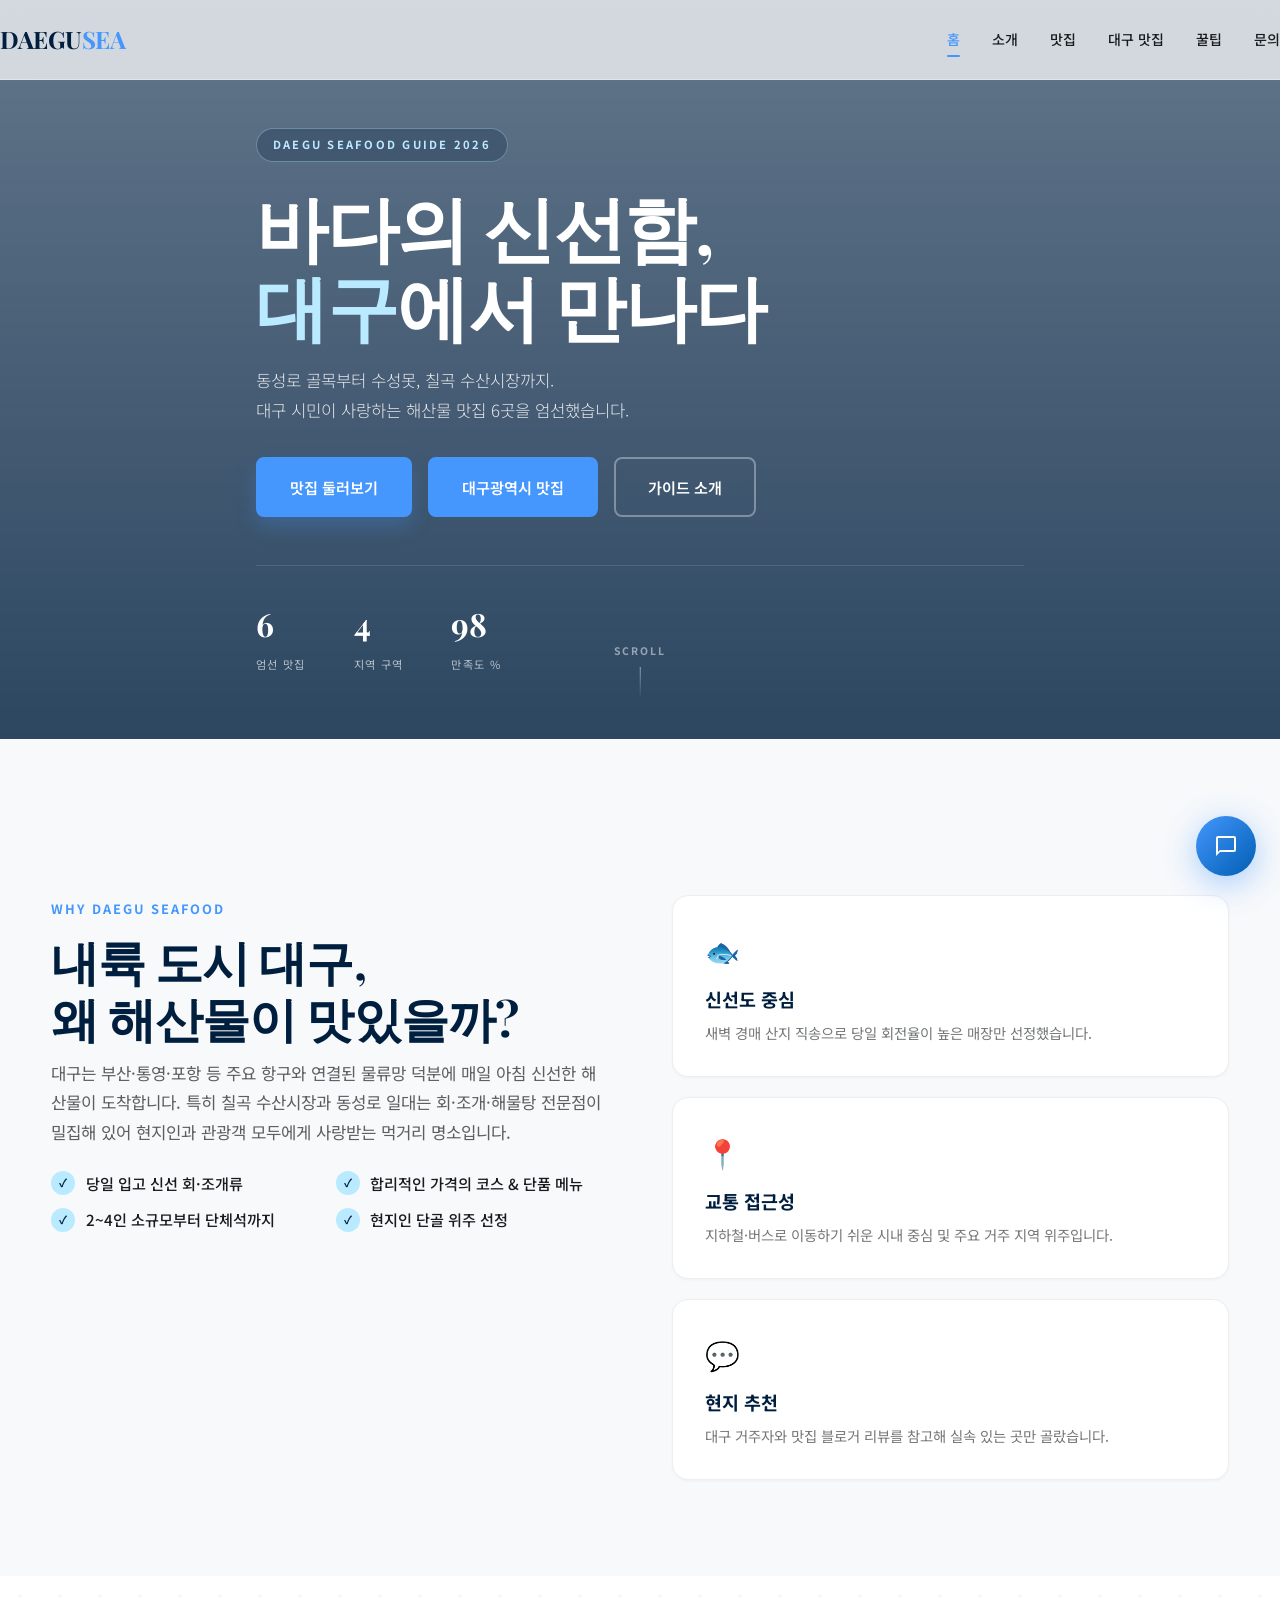
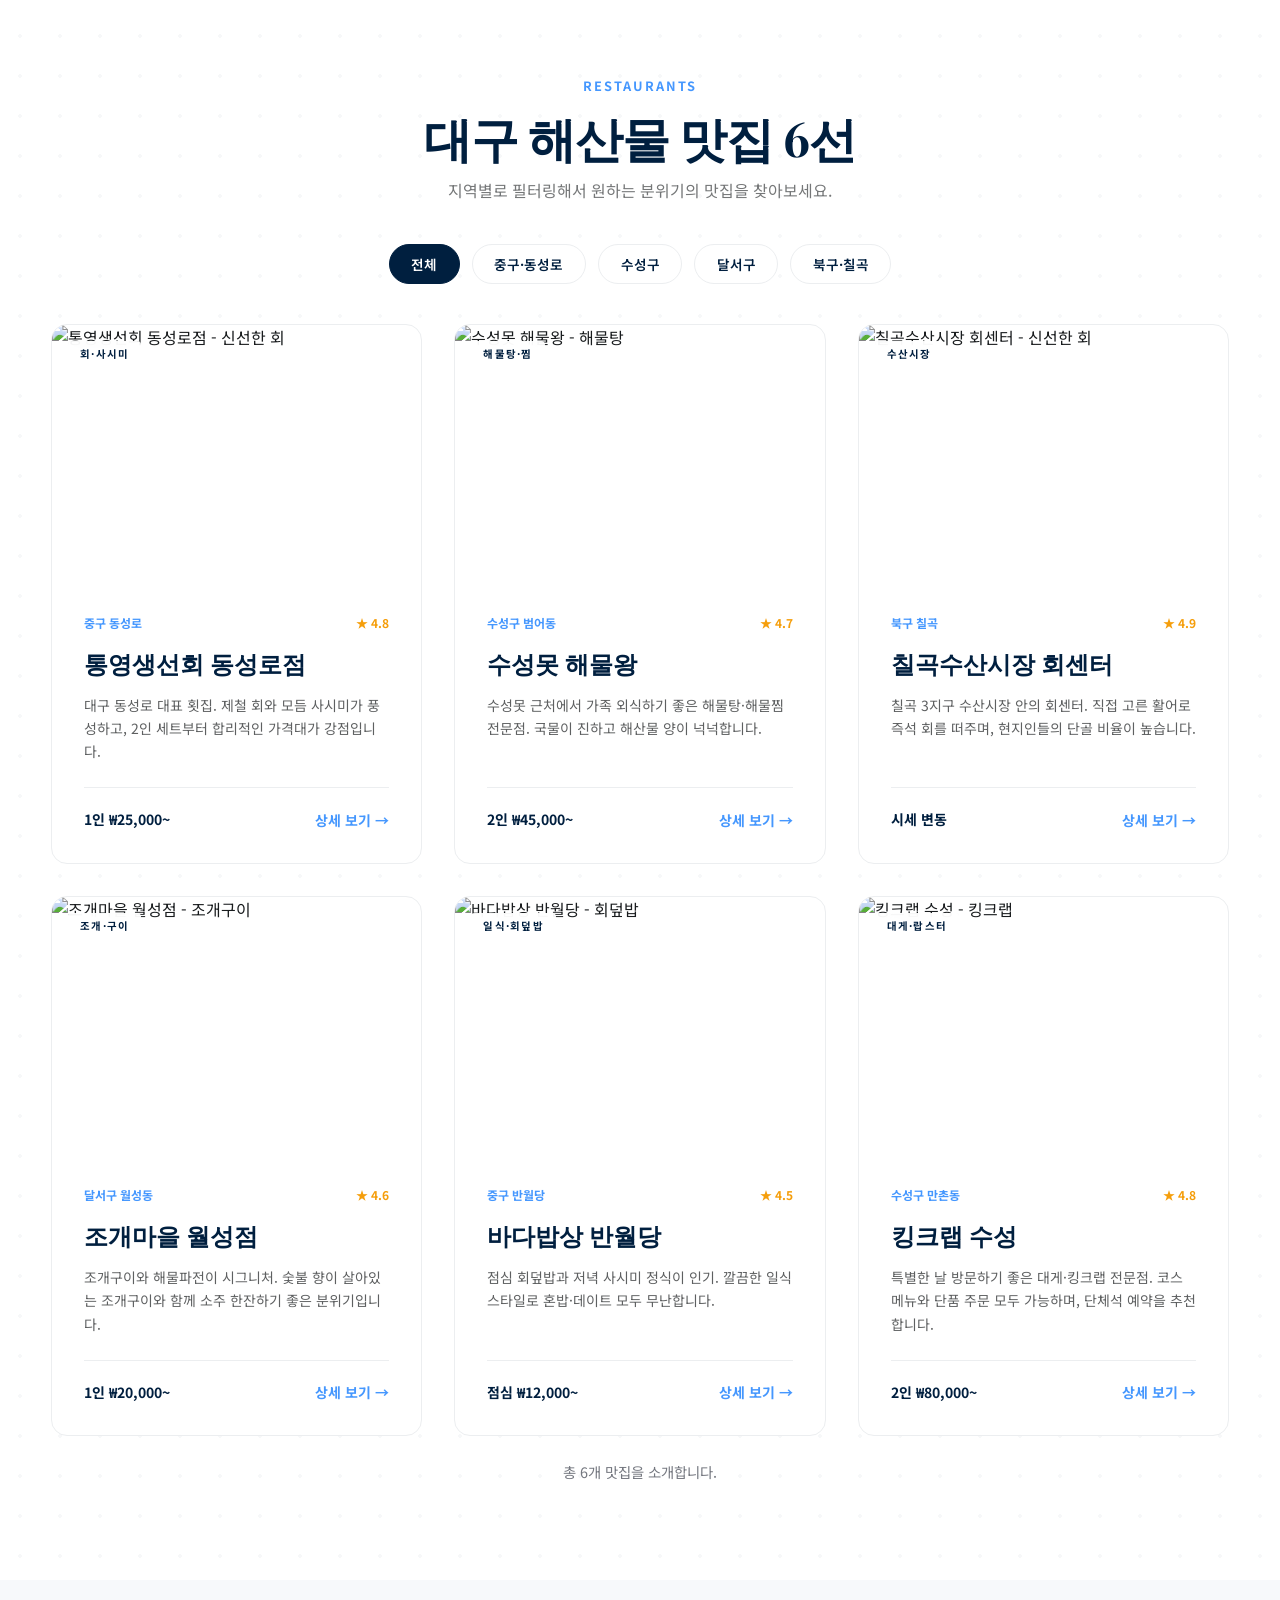
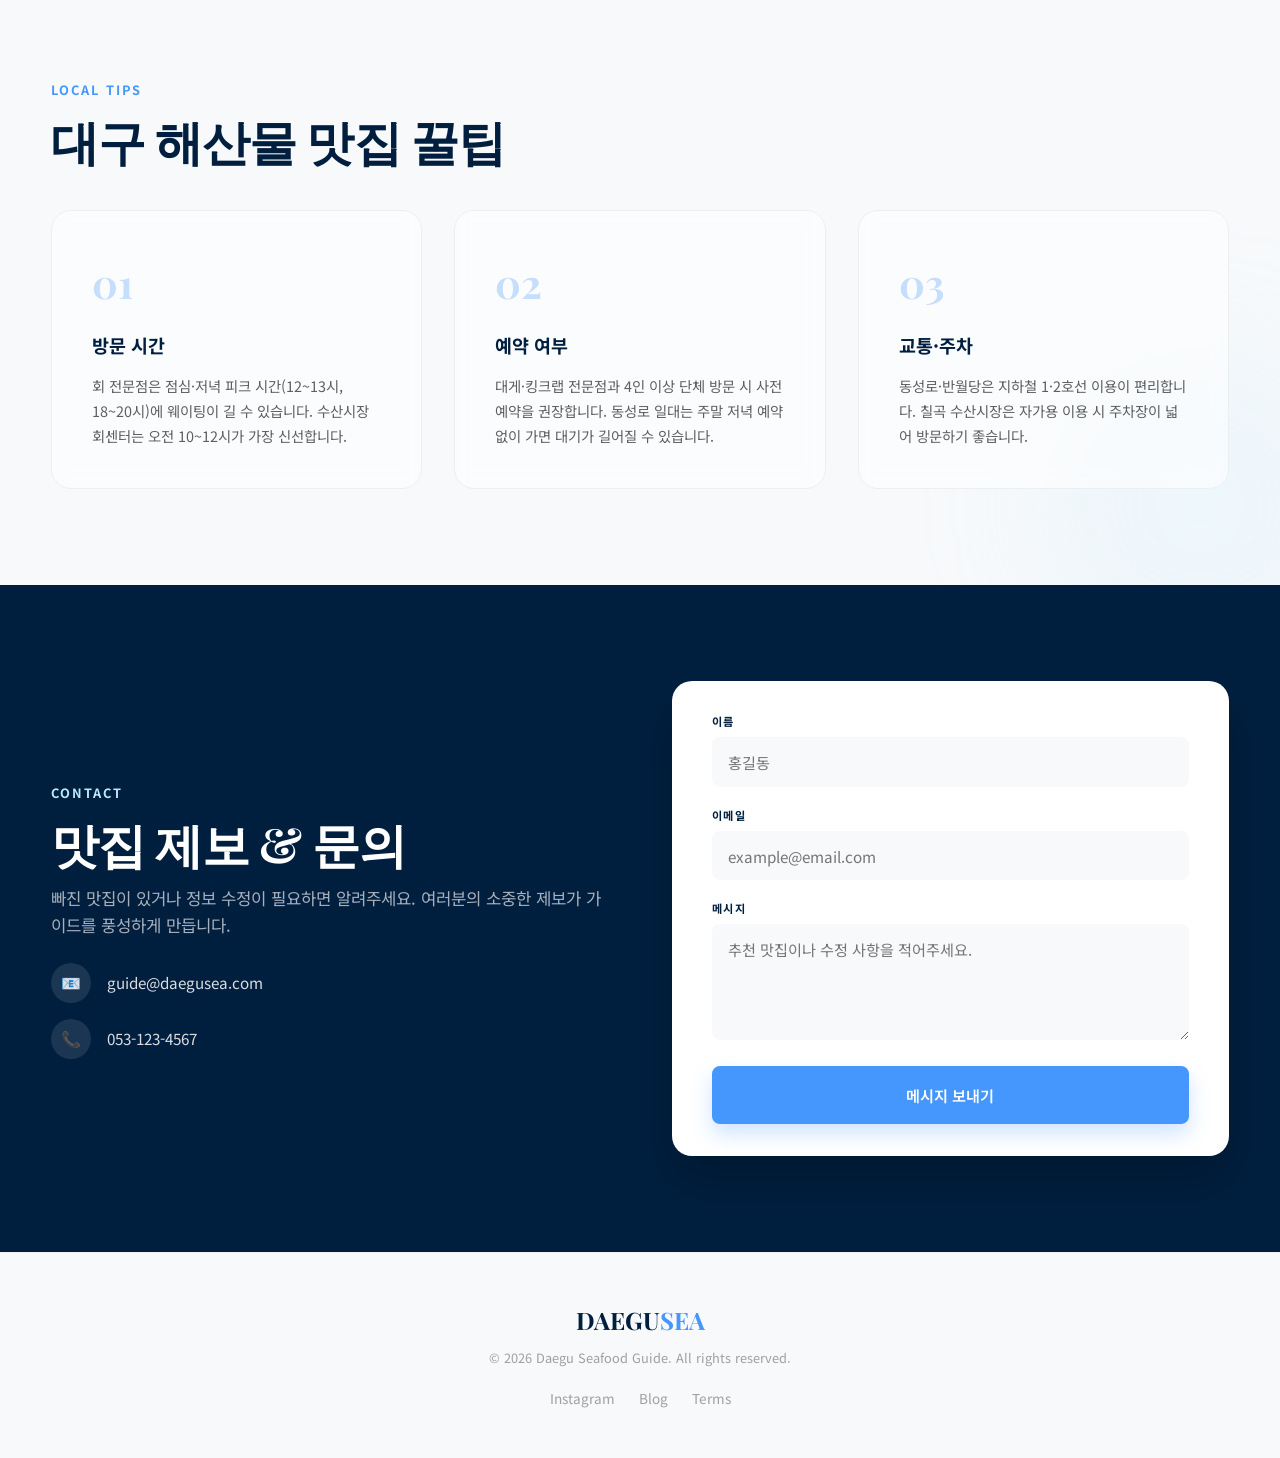
==== commit feba6b63: "Add Daegu tasty food finder page with district search and API integration." ====
--- a/index.html
+++ b/index.html
@@ -23,6 +23,7 @@
         <a href="#home" class="nav-link active">홈</a>
         <a href="#about" class="nav-link">소개</a>
         <a href="#restaurants" class="nav-link">맛집</a>
+        <a href="daegu-food.html" class="nav-link">대구 맛집</a>
         <a href="#tips" class="nav-link">꿀팁</a>
         <a href="#contact" class="nav-link">문의</a>
       </nav>
@@ -40,6 +41,7 @@
         </p>
         <div class="hero-actions">
           <a href="#restaurants" class="btn btn-primary">맛집 둘러보기</a>
+          <a href="daegu-food.html" class="btn btn-secondary">대구광역시 맛집</a>
           <a href="#about" class="btn btn-outline">가이드 소개</a>
         </div>
         <div class="hero-stats">
--- a/style.css
+++ b/style.css
@@ -1417,6 +1417,314 @@
   fill: currentColor;
 }
 
+/* Daegu food list page */
+.food-page .food-hero {
+  padding: 8rem 0 4rem;
+  background: linear-gradient(160deg, var(--primary) 0%, var(--secondary-dark) 55%, var(--secondary) 100%);
+  color: var(--white);
+  text-align: center;
+}
+
+.food-page .food-hero h1 {
+  font-family: "Playfair Display", serif;
+  font-size: clamp(2rem, 5vw, 3.25rem);
+  margin: 1rem 0;
+  line-height: 1.2;
+}
+
+.food-page .food-hero h1 em {
+  font-style: normal;
+  color: var(--accent-light);
+}
+
+.food-page .food-hero .hero-desc {
+  max-width: 36rem;
+  margin: 0 auto 1.75rem;
+  opacity: 0.92;
+}
+
+.food-back-link {
+  color: var(--white);
+  border-color: rgba(255, 255, 255, 0.55);
+}
+
+.food-back-link:hover {
+  background: rgba(255, 255, 255, 0.12);
+  border-color: var(--white);
+}
+
+.btn-secondary {
+  background: var(--secondary);
+  color: var(--white);
+  border: 2px solid var(--secondary);
+}
+
+.btn-secondary:hover {
+  background: var(--secondary-dark);
+  border-color: var(--secondary-dark);
+}
+
+.food-list-section {
+  padding-top: 3rem;
+}
+
+.food-district-bar {
+  margin-bottom: 2rem;
+}
+
+.food-toolbar {
+  display: flex;
+  flex-wrap: wrap;
+  align-items: center;
+  justify-content: space-between;
+  gap: 1rem;
+  margin-bottom: 2rem;
+}
+
+.food-search-wrap {
+  flex: 1 1 280px;
+  max-width: 420px;
+}
+
+.food-search {
+  width: 100%;
+  padding: 0.75rem 1.1rem;
+  border: 1px solid var(--surface-container);
+  border-radius: var(--radius-lg);
+  font-family: inherit;
+  font-size: 0.95rem;
+  background: var(--white);
+  transition: border-color var(--transition);
+}
+
+.food-search:focus {
+  outline: none;
+  border-color: var(--secondary);
+  box-shadow: 0 0 0 3px rgba(69, 151, 254, 0.15);
+}
+
+.food-count {
+  font-size: 0.9rem;
+  font-weight: 600;
+  color: var(--text-muted);
+}
+
+.food-status,
+.food-error {
+  text-align: center;
+  padding: 3rem 1rem;
+}
+
+.food-spinner {
+  width: 2.5rem;
+  height: 2.5rem;
+  margin: 0 auto 1rem;
+  border: 3px solid var(--surface-container);
+  border-top-color: var(--secondary);
+  border-radius: 50%;
+  animation: food-spin 0.8s linear infinite;
+}
+
+@keyframes food-spin {
+  to { transform: rotate(360deg); }
+}
+
+.food-error p {
+  margin-bottom: 1rem;
+  color: #b42318;
+}
+
+.food-grid {
+  display: grid;
+  grid-template-columns: repeat(auto-fill, minmax(300px, 1fr));
+  gap: 1.5rem;
+}
+
+.food-card {
+  display: flex;
+  gap: 1rem;
+  background: var(--white);
+  border-radius: var(--radius-xl);
+  padding: 1.25rem;
+  box-shadow: var(--shadow);
+  transition: transform var(--transition), box-shadow var(--transition);
+}
+
+.food-card:hover {
+  transform: translateY(-4px);
+  box-shadow: 0 24px 32px -8px rgba(0, 31, 63, 0.14);
+}
+
+.food-card-thumb {
+  flex-shrink: 0;
+  width: 3.5rem;
+  height: 3.5rem;
+  display: flex;
+  align-items: center;
+  justify-content: center;
+  font-size: 1.75rem;
+  background: linear-gradient(135deg, var(--accent-light), rgba(69, 151, 254, 0.25));
+  border-radius: var(--radius-md);
+}
+
+.food-card-body {
+  flex: 1;
+  min-width: 0;
+}
+
+.food-card-meta {
+  display: flex;
+  flex-wrap: wrap;
+  gap: 0.5rem;
+  margin-bottom: 0.35rem;
+  font-size: 0.75rem;
+}
+
+.food-card-category {
+  background: var(--primary);
+  color: var(--white);
+  padding: 0.15rem 0.55rem;
+  border-radius: 100px;
+  font-weight: 600;
+}
+
+.food-card-hours {
+  color: var(--text-muted);
+}
+
+.food-card-body h3 {
+  font-size: 1.05rem;
+  margin-bottom: 0.35rem;
+  line-height: 1.35;
+}
+
+.food-card-address {
+  font-size: 0.82rem;
+  color: var(--text-muted);
+  margin-bottom: 0.35rem;
+}
+
+.food-card-desc {
+  font-size: 0.85rem;
+  color: var(--text-muted);
+  margin-bottom: 0.75rem;
+  line-height: 1.5;
+}
+
+.food-empty {
+  grid-column: 1 / -1;
+  text-align: center;
+  padding: 3rem;
+  color: var(--text-muted);
+}
+
+.food-pagination {
+  display: flex;
+  align-items: center;
+  justify-content: center;
+  gap: 1.25rem;
+  margin-top: 2.5rem;
+}
+
+.food-pagination span {
+  font-size: 0.9rem;
+  font-weight: 600;
+  color: var(--text-muted);
+}
+
+.food-api-note {
+  margin-top: 2.5rem;
+  text-align: center;
+  font-size: 0.8rem;
+  color: var(--outline);
+}
+
+.food-api-note a {
+  color: var(--secondary-dark);
+}
+
+.food-modal-content {
+  max-width: 560px;
+}
+
+.food-modal-body {
+  max-height: 70vh;
+  overflow-y: auto;
+}
+
+.food-modal-desc {
+  margin-bottom: 1.25rem;
+  line-height: 1.65;
+  color: var(--text-muted);
+}
+
+.food-detail-list {
+  display: grid;
+  gap: 0.75rem;
+  margin-bottom: 1.25rem;
+}
+
+.food-detail-list div {
+  display: grid;
+  grid-template-columns: 5.5rem 1fr;
+  gap: 0.5rem;
+  font-size: 0.9rem;
+}
+
+.food-detail-list dt {
+  font-weight: 600;
+  color: var(--primary);
+}
+
+.food-detail-list dd {
+  color: var(--text-muted);
+  word-break: keep-all;
+}
+
+.food-modal-menu h4 {
+  font-size: 0.95rem;
+  margin-bottom: 0.5rem;
+  color: var(--primary);
+}
+
+.food-menu-list {
+  font-size: 0.88rem;
+  line-height: 1.7;
+  color: var(--text-muted);
+}
+
+.food-modal-link {
+  margin-top: 1rem;
+}
+
+.food-modal-link a {
+  color: var(--secondary-dark);
+  font-weight: 600;
+}
+
+.visually-hidden {
+  position: absolute;
+  width: 1px;
+  height: 1px;
+  padding: 0;
+  margin: -1px;
+  overflow: hidden;
+  clip: rect(0, 0, 0, 0);
+  white-space: nowrap;
+  border: 0;
+}
+
+@media (max-width: 768px) {
+  .food-grid {
+    grid-template-columns: 1fr;
+  }
+
+  .food-detail-list div {
+    grid-template-columns: 1fr;
+    gap: 0.15rem;
+  }
+}
+
 /* Responsive */
 @media (max-width: 768px) {
   .menu-toggle {
